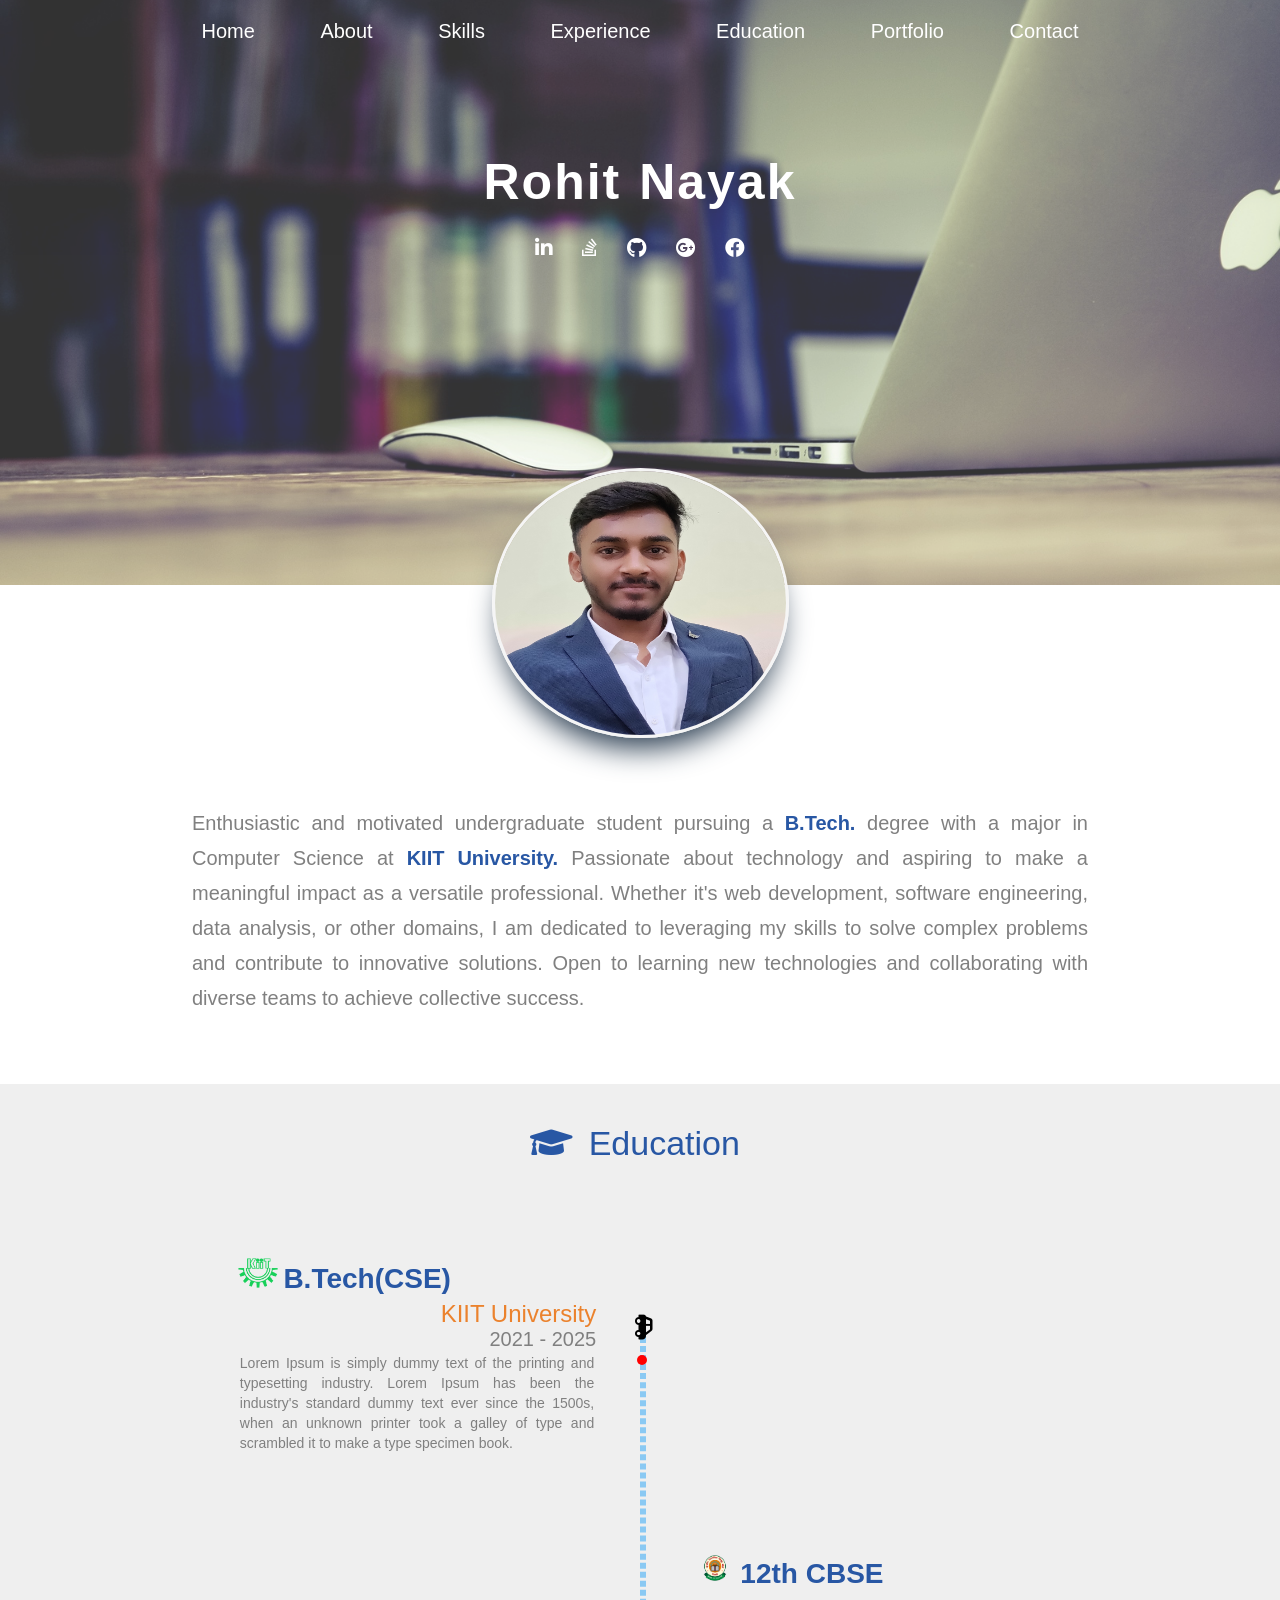
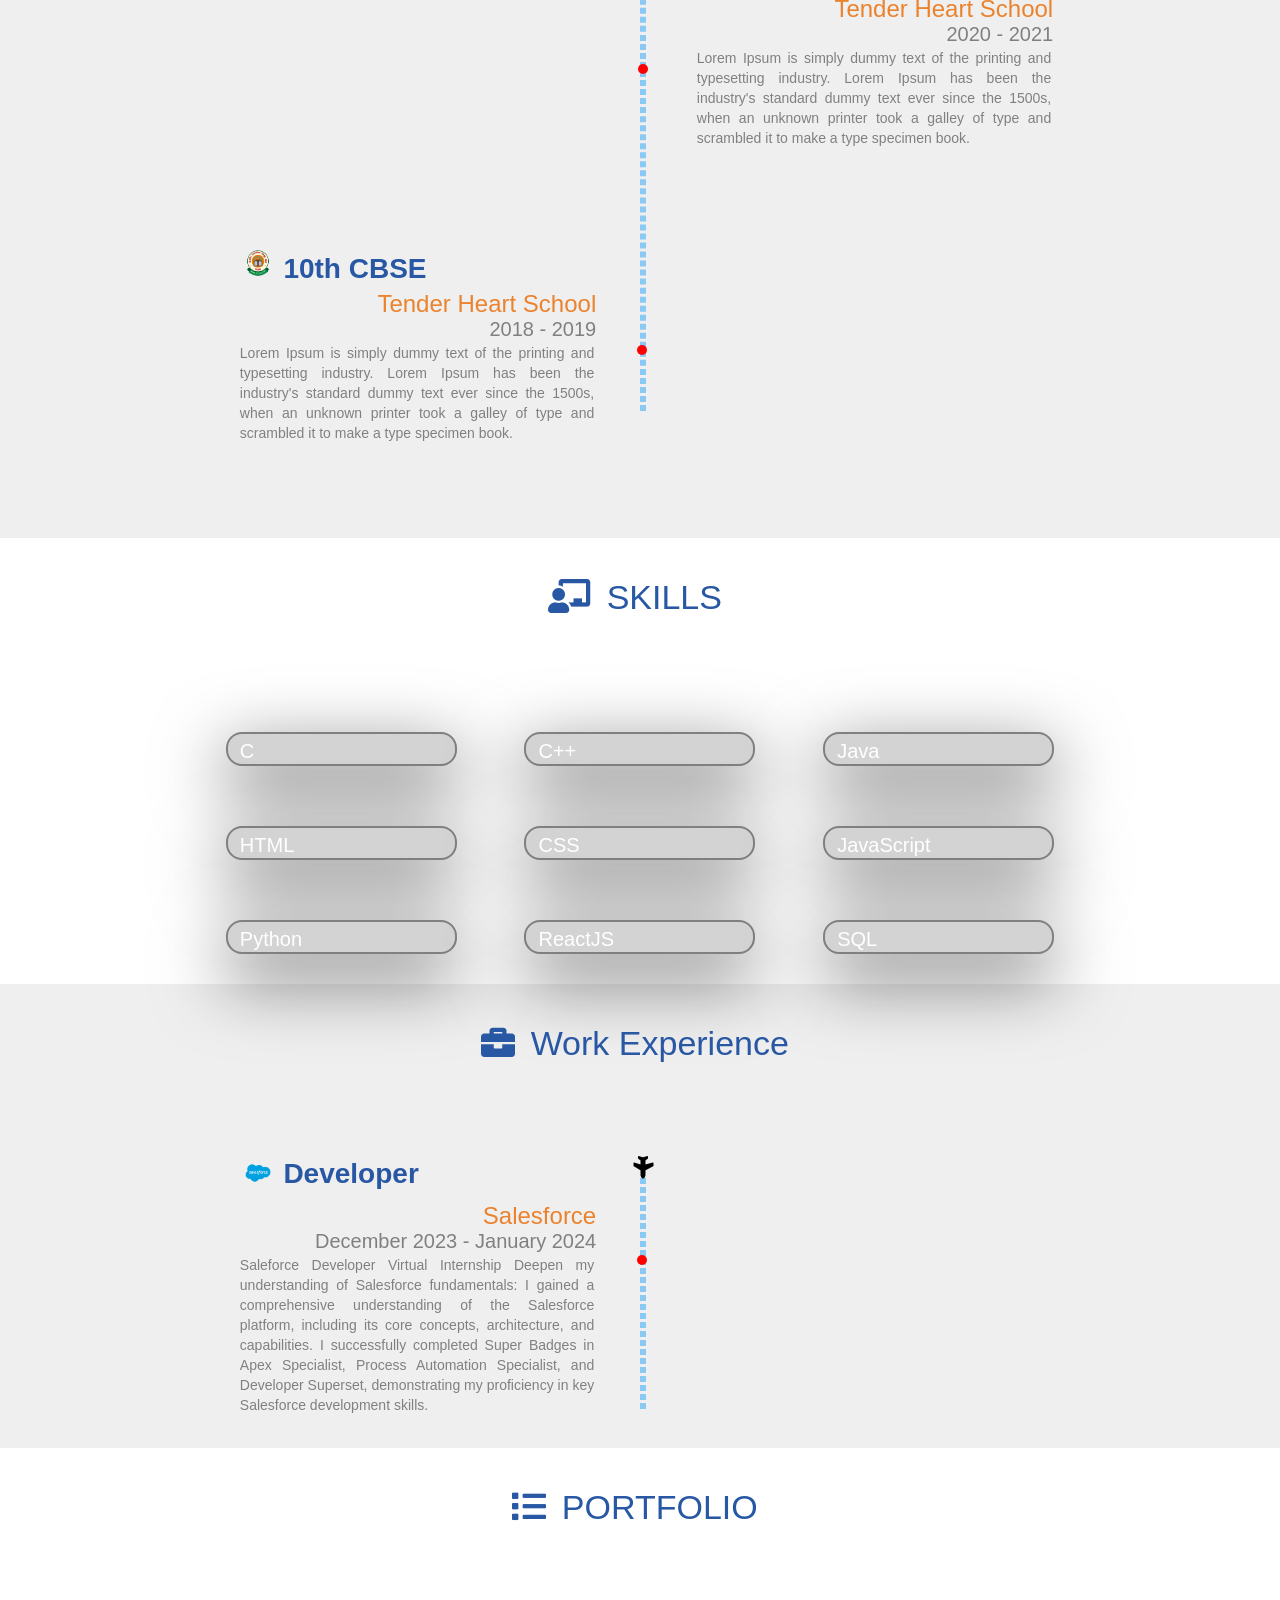
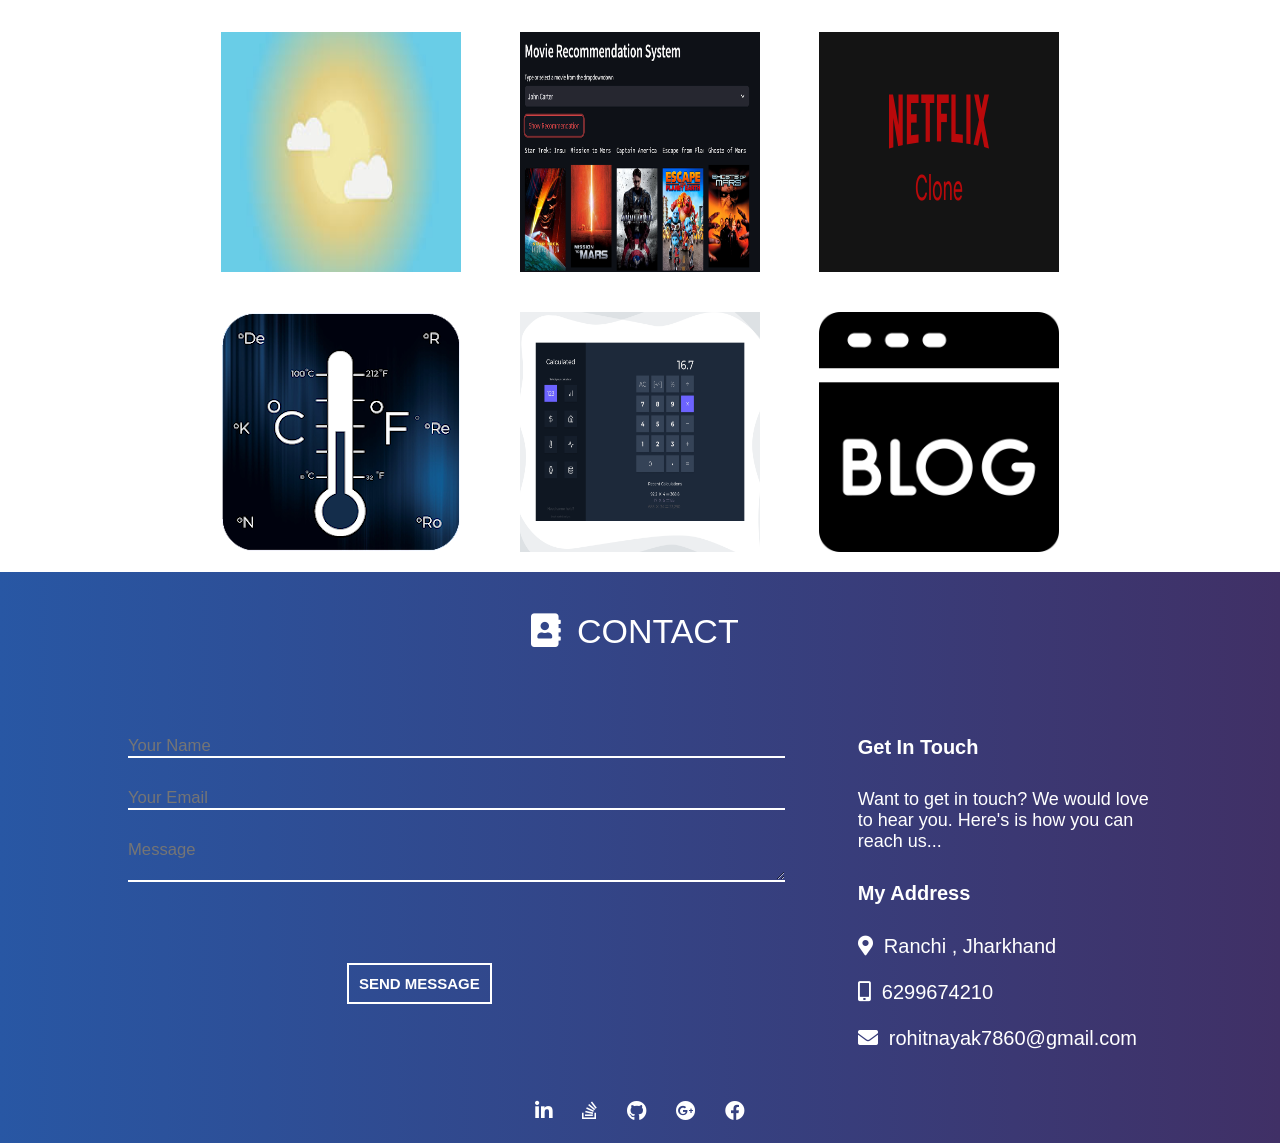
==== index.html @ 3f9b6a3c "Upload" ====
<!DOCTYPE html>
<html lang="en">

<head>
    <meta charset="UTF-8">
    <meta http-equiv="X-UA-Compatible" content="IE=edge">
    <meta name="viewport" content="width=device-width, initial-scale=1.0">
    <title>Rohit Nayak</title>
    <link rel="stylesheet" href="style.css">
    <link rel="stylesheet" href="https://use.fontawesome.com/releases/v5.5.0/css/all.css"
        integrity="sha384-B4dIYHKNBt8Bc12p+WXckhzcICo0wtJAoU8YZTY5qE0Id1GSseTk6S+L3BlXeVIU" crossorigin="anonymous">

    <link rel="shortcut icon" href="image/KIIT-logo-HD.png" type="image/x-icon">
</head>

<body>

    <header id="body-header">
        <nav>
            <div class="dropdown-menu text-right">
                <div class="bars">
                    <i class="fas fa-bars"></i>
                </div>
                <div class="dropdown-list nav-menu">    <!--if something goes WRONG I HAVE ADDED NAV-MENU CLASS REMOVE IT!!-->
                    <ul class="no-list-style">
                        <li><a href="#home">Home</a></li>
                        <li><a href="#about">About</a></li>
                        <li><a href="#skills">Skills</a></li>
                        <li><a href="#experience">Experience</a></li>
                        <li><a href="#education">Education</a></li>
                        <li><a href="#portfolio">Portfolio</a></li>
                        <li><a href="#contact">Contact</a></li>
                    </ul>
                </div>
            </div>

            <ul class=" text-center horizontal-nav nav-menu" id="section-name">
                <li><a href="#home">Home</a></li>
                <li><a href="#about">About</a></li>
                <li><a href="#skills">Skills</a></li>
                <li><a href="#experience">Experience</a></li>
                <li><a href="#education">Education</a></li>
                <li><a href="#portfolio">Portfolio</a></li>
                <li><a href="#contact">Contact</a></li>
            </ul>
        </nav>
        <div id="name-social-container">
            <div id="Name">
                Rohit Nayak
            </div>
            <div class="header-nav">
                <nav id="social-link">
                    <ul class=" text-center">
                        <li><a href="https://www.linkedin.com/in/rohit-nayak-rn"><i
                                    class="fab fa-linkedin-in"></i></i></a>
                        </li>
                        <li><a href=""><i class='fab fa-stack-overflow'></i></a></li>
                        <li><a href="https://github.com/rohit8289"><i class='fab fa-github'></i></a></li>
                        <li><a href=""><i class='fab fa-google-plus'></i></a></li>
                        <li><a href=""><i class='fab fa-facebook'></i></a></li>
                </nav>
            </div>
        </div>
    </header>

    <main>

        <section id="about">
            <div class="about-me">
                <img id="My-Image" src="image/new.jpg" alt="No img">
            </div>
            <div id="my-desc">
                <!-- Lorem Ipsum is simply dummy text of the printing and <span class="text-highlight">typesetting
                    industry</span>. Lorem Ipsum has been the industry's standard <span class="text-highlight">dummy
                    text ever</span> since the 1500s, when an unknown printer took a galley of type and scrambled it to
                make a type specimen book. It has survived not only five centuries, but also the leap into electronic
                typesetting, remaining essentially unchanged. It was popularised in the 1960s <span
                    class="text-highlight">with the release of Letraset</span> sheets containing Lorem Ipsum. -->

                    Enthusiastic and motivated undergraduate student pursuing a <span class="text-highlight">B.Tech.</span> degree with a major in Computer Science at <span class="text-highlight">KIIT University.</span> Passionate about technology and aspiring to make a meaningful impact as a versatile professional.
                    Whether it's web development, software engineering, data analysis, or other domains, I am dedicated to leveraging my skills to solve complex problems and contribute to innovative solutions. Open to learning new technologies and
                    collaborating with diverse teams to achieve collective success.
            </div>
        </section>

        <section id="education">
            <h1 class="section-heading mb75px ">
                <span>
                    <i class="fas fa-graduation-cap"></i>
                </span>
                <span> Education </span>
            </h1>
            <div class="timeline">
                <div class="timeline-boxes">
                    <!-- <div style="display: flex; flex-direction: row; flex-basis: 80%;"> -->
                    <div class="timeline-logo">
                        <img src="image/KIIT-logo-HD.png">
                    </div>
                    <h3 class="experience-designation text-align-right" id="logooos"> B.Tech(CSE) </h3>
                    <!-- </div> -->
                    <h4 class="experience-company-name text-align-right"> KIIT University </h4>
                    <h5 class="experience-duration m0 text-align-right"> 2021 - 2025 </h5>

                    <p class="experience-description text-align-justify"> Lorem Ipsum is simply dummy text of the
                        printing
                        and typesetting industry. Lorem Ipsum has been the industry's standard dummy text ever since the
                        1500s, when an unknown printer took a galley of type and scrambled it to make a type specimen
                        book.
                    </p>
                </div>
                <div class="timeline-boxes">
                    <div class="timeline-logo">
                        <img
                            src="image/CBSE.png">
                    </div>
                    <h3 class="experience-designation  m0 m-blue text-align-right"> 12th CBSE </h3>
                    <h4 class="experience-company-name text-align-right"> Tender Heart School </h4>
                    <h5 class="experience-duration m0 text-align-right"> 2020 - 2021 </h5>

                    <p class="experience-description text-align-justify"> Lorem Ipsum is simply dummy text of the
                        printing
                        and typesetting industry. Lorem Ipsum has been the industry's standard dummy text ever since the
                        1500s, when an unknown printer took a galley of type and scrambled it to make a type specimen
                        book.
                    </p>
                </div>
                <div class="timeline-boxes">
                    <div class="timeline-logo">
                        <img
                            src="image/CBSE.png">
                    </div>
                    <h3 class="experience-designation text-align-right"> 10th CBSE </h3>
                    <h4 class="experience-company-name text-align-right"> Tender Heart School </h4>
                    <h5 class="experience-duration m0 text-align-right"> 2018 - 2019 </h5>

                    <p class="experience-description text-align-justify"> Lorem Ipsum is simply dummy text of the
                        printing
                        and typesetting industry. Lorem Ipsum has been the industry's standard dummy text ever since the
                        1500s, when an unknown printer took a galley of type and scrambled it to make a type specimen
                        book.
                    </p>
                </div>
                <div class="timeline-divider">
                    <div class="timeline-traveller">
                        <i class="fas fa-car-side"></i>
                    </div>
                </div>
            </div>
        </section>

        <section id="skills">
            <h1 class="section-heading mb75px ">
                <span>
                    <i class="fas fa-chalkboard-teacher"></i>
                </span>
                <span> SKILLS </span>
            </h1>

            <div class="skills-display">

                <div class="skill-progress">
                    <div class="eighty-five-percent mb-blue" data-value="85" data-visited="false">
                        <div class="skill-name">
                            <span> C </span>
                        </div>
                    </div>

                </div>
                <div class="skill-progress">
                    <div class="ninety-percent mb-blue" data-value="90" data-visited="false">
                        <div class="skill-name">
                            <span> C++ </span>
                        </div>
                    </div>

                </div>
                <div class="skill-progress">
                    <div class="eighty-five-percent mb-blue" data-value="85" data-visited="false">
                        <div class="skill-name">
                            <span> Java </span>
                        </div>
                    </div>

                </div>
                <div class="skill-progress">
                    <div class="eighty-five-percent mb-blue" data-value="85" data-visited="false">
                        <div class="skill-name">
                            <span> HTML </span>
                        </div>
                    </div>

                </div>
                <div class="skill-progress">
                    <div class="seventy-percent mb-blue" data-value="70" data-visited="false">
                        <div class="skill-name">
                            <span> CSS </span>
                        </div>
                    </div>

                </div>
                <div class="skill-progress">
                    <div class="sixty-percent mb-blue" data-value="60" data-visited="false">
                        <div class="skill-name">
                            <span> JavaScript </span>
                        </div>
                    </div>

                </div>
                <div class="skill-progress">
                    <div class="sixty-percent mb-blue" data-value="60" data-visited="false">
                        <div class="skill-name">
                            <span> Python </span>
                        </div>
                    </div>

                </div>

                <div class="skill-progress">
                    <div class="fifty-percent mb-blue" data-value="50" data-visited="false">
                        <div class="skill-name">
                            <span> ReactJS </span>
                        </div>
                    </div>
                </div>
                <div class="skill-progress">
                    <div class="sixty-five-percent mb-blue" data-value="65" data-visited="false">
                        <div class="skill-name">
                            <span> SQL </span>
                        </div>
                    </div>
                </div>
            </div>
        </section>

        <section id="experience">
            <h1 class="section-heading mb75px ">
                <span>
                    <i class="fas fa-briefcase"></i>
                </span>
                <span> Work Experience </span>
            </h1>
            <div class="timeline">
                <div class="timeline-boxes">
                    <div class="timeline-logo">
                        <img
                            src="image/salesforce-logo.png">
                    </div>
                    <h3 class="experience-designation  m0 m-blue text-align-right"> Developer </h3>
                    <h4 class="experience-company-name text-align-right"> Salesforce </h4>
                    <h5 class="experience-duration m0 text-align-right"> December 2023 - January 2024 </h5>

                    <p class="experience-description text-align-justify">  Saleforce Developer Virtual Internship
                        Deepen my understanding of Salesforce fundamentals: I gained a comprehensive understanding of the 
                       Salesforce platform, including its core concepts, architecture, and capabilities.
                        I successfully completed Super Badges in Apex Specialist, Process Automation Specialist, and 
                       Developer Superset, demonstrating my proficiency in key Salesforce development skills. </p>
                </div>
                
                <div class="timeline-divider">
                    <div class="timeline-traveller">
                        <i class="fas fa-plane"></i>
                    </div>
                </div>
            </div>
        </section>

        <!-- <section id="education">
            <h1 class="section-heading mb75px ">
                <span>
                    <i class="fas fa-graduation-cap"></i>
                </span>
                <span> Education </span>
            </h1>
            <div class="timeline">
                <div class="timeline-boxes">
                    <div style="display: flex; flex-direction: row; flex-basis: 80%;"> -->
                    <!-- <div class="timeline-logo">
                        <img src="image/KIIT-logo-HD.png">
                    </div>
                    <h3 class="experience-designation text-align-right" id="logooos"> B.Tech(CSE) </h3>
                    </div> 
                    <h4 class="experience-company-name text-align-right"> KIIT University </h4>
                    <h5 class="experience-duration m0 text-align-right"> 2021 - 2025 </h5>

                    <p class="experience-description text-align-justify"> Lorem Ipsum is simply dummy text of the
                        printing
                        and typesetting industry. Lorem Ipsum has been the industry's standard dummy text ever since the
                        1500s, when an unknown printer took a galley of type and scrambled it to make a type specimen
                        book.
                    </p>
                </div>
                <div class="timeline-boxes">
                    <div class="timeline-logo">
                        <img
                            src="https://ninjasfiles.s3.amazonaws.com/asset_0000000000000032_1550746413_iiitd_logo.png">
                    </div>
                    <h3 class="experience-designation  m0 m-blue text-align-right"> 12th CBSE </h3>
                    <h4 class="experience-company-name text-align-right"> Tender Heart School </h4>
                    <h5 class="experience-duration m0 text-align-right"> 2020 - 2021 </h5>

                    <p class="experience-description text-align-justify"> Lorem Ipsum is simply dummy text of the
                        printing
                        and typesetting industry. Lorem Ipsum has been the industry's standard dummy text ever since the
                        1500s, when an unknown printer took a galley of type and scrambled it to make a type specimen
                        book.
                    </p>
                </div>
                <div class="timeline-boxes">
                    <div class="timeline-logo">
                        <img
                            src="https://ninjasfiles.s3.amazonaws.com/asset_0000000000000032_1550746413_iiitd_logo.png">
                    </div>
                    <h3 class="experience-designation text-align-right"> 10th CBSE </h3>
                    <h4 class="experience-company-name text-align-right"> Tender Heart School </h4>
                    <h5 class="experience-duration m0 text-align-right"> 2018 - 2019 </h5>

                    <p class="experience-description text-align-justify"> Lorem Ipsum is simply dummy text of the
                        printing
                        and typesetting industry. Lorem Ipsum has been the industry's standard dummy text ever since the
                        1500s, when an unknown printer took a galley of type and scrambled it to make a type specimen
                        book.
                    </p>
                </div>
                <div class="timeline-divider">
                    <div class="timeline-traveller">
                        <i class="fas fa-car-side"></i>
                    </div>
                </div>
            </div>
        </section> -->

        <section id="portfolio">
            <h1 class="section-heading mb75px ">
                <span>
                    <i class='fas fa-list'></i>
                </span>
                <span> PORTFOLIO </span>
            </h1>
            <div class="portfolio-section">
                <div class="portfolio-cards" id="card-1">
                    <img src="image/Weather.jpeg" alt="">
                    <div class="overlay">
                        <div class="text"><a href=" "><b>Weather App</b><br> Developed a live dynamic Weather app using ReactJS.</a></div>
                    </div>
                </div>
                <div class="portfolio-cards" id="card-2">
                    <!-- <img src="image/codezen.png" alt=""> -->
                    <img src="image/MRS.png" alt="">
                    <div class="overlay">
                        <div class="text"><a href=" "><b>Movie Recommendation System</b><br>Successfully replicated the intricate design and layout of the Netflix homepage, ensuring a visually identical user interface.</a></div>
                    </div>
                </div>
                <div class="portfolio-cards" id="card-3">
                    <!-- <img src="image/codezen.png" alt=""> -->
                    <img src="image/Netflix Clone.png" alt="">
                    <div class="overlay">
                        <div class="text"><a href=" "><b>Netflix Homepage Clone</b><br>Successfully replicated the intricate design and layout of the Netflix homepage, ensuring a visually identical user interface.</a></div>
                    </div>
                </div>
                <div class="portfolio-cards" id="card-4">
                    <img src="image/Temp pic.webp" alt="">
                    <div class="overlay">
                        <div class="text"><a href=" "><b>Temperature Convertor</b><br> Developed a temperature converter with support for multiple units, allowing users to seamlessly convert between temperatures.</a></div>
                    </div>
                </div>
                <div class="portfolio-cards" id="card-5">
                    <img src="image/Calculator.png" alt="">
                    <div class="overlay">
                        <div class="text"><a href=" "><b>Calculator</b><br> Developed a basic using HTML, CSS and JavaScript having basic mathematical functions.</a></div>
                    </div>
                </div>
                <div class="portfolio-cards" id="card-6">
                    <img src="image/blog.png" alt="">
                    <div class="overlay">
                        <div class="text"><a href=" "><b>Blog Page</b><br> Developed a basic using HTML, CSS and JavaScript having basic page layout of a blog website.</a></div>
                    </div>
                </div>
        </section>

        <!-- Using Table tag -->

        <!-- <section id="contact">
            <h1 class="section-heading mb75px ">
                <span id>
                    <i class='fas fa-address-book'></i>
                </span>
                <span> CONTACT </span>
            </h1>
            <div class="contact">
                <table>
                    <tr>
                        <td rowspan="2">
                            <form action="">
                                <input type="text" placeholder="Your Name">
                                <input type="text" placeholder="Your Email">
                                <textarea name="Message" id="" cols="30" rows="2" placeholder="Message"></textarea>
                                <button>SEND MESSAGE</button>
                            </form>
                        </td>
                        <td>
                            <div class="contact-details">
                                <h1>Get In Touch</h1>
                                Lorem ipsum, dolor sit amet consectetur adipisicing elit. Ipsam architecto eveniet
                                ratione,
                                quisquam quis rem in, similique, iste illum illo culpa cumque vero nobis! Tempora fuga
                                iure
                                quod fugit? Labore.
                            </div>
                        </td>
                    </tr>
                    <tr>
                        <td>
                            <div class="contact-details">
                                <h1>My Address</h1>
                                <i class="fas fa-map-marker-alt"></i> &nbsp;Ranchi , Jharkhand<br><br>
                                <i class="fas fa-mobile-alt"></i>&nbsp; 6299674210<br><br>
                                <i class="fas fa-envelope"></i>
                                &nbsp;rohitnayak7860@gmail.com
                            </div>
                        </td>
                    </tr>
                </table> -->

        <section id="contact">
            <h1 class="section-heading mb75px">
                <span>
                    <i class="fas fa-address-book"></i>
                </span>
                <span> CONTACT </span>
            </h1>
            <div class="contact">
                <div id="contact-form-container">
                    <form id="contact-form">
                        <input id="input-name" name="name" type="text" placeholder="Your Name">
                        <input id="input-email" name="input-email" type="text" required placeholder="Your Email">
                        <textarea id="input-message" name="input-message" rows="2" cols=40
                            placeholder="Message"></textarea>
                        <button class="sub-btn" type="submit">SEND MESSAGE</button>
                    </form>
                </div>
                <div class="contact-details">
                    <h1>Get In Touch</h1>
                    <p>Want to get in touch? We would love to hear you. Here's is how you can reach us...</p>
                    <h1>My Address</h1>
                    <i class="fas fa-map-marker-alt"></i> &nbsp;Ranchi , Jharkhand<br><br>
                    <i class="fas fa-mobile-alt"></i>&nbsp; 6299674210<br><br>
                    <i class="fas fa-envelope"></i>
                    &nbsp;rohitnayak7860@gmail.com
                </div>
            </div>
            <div class="header-nav">
                <nav id="social-link">
                    <ul class=" text-center">
                        <li><a href="https://www.linkedin.com/in/rohit-nayak-rn"><i class="fab fa-linkedin-in"></i></a>
                        </li>
                        <li><a href=""><i class='fab fa-stack-overflow'></i></a></li>
                        <li><a href="https://github.com/rohit8289"><i class='fab fa-github'></i></a></li>
                        <li><a href=""><i class='fab fa-google-plus'></i></a></li>
                        <li><a href=""><i class='fab fa-facebook'></i></a></li>
                </nav>
            </div>
        </section>
    </main>

    <script src="script.js"></script>
</body>
</html>
---- style.css ----
* {
    margin: 0;
    padding: 0;
    font-family: sans-serif;
    font-size: 20px;
}

body::-webkit-scrollbar{
    display: none;
  }

#body-header {
    background-image: url(image/macbook_mouse.jpg);
    height: 65vh;
    background-size: cover;
    background-position: center;
    background-attachment: fixed;
    opacity: 0.8;
}

.text-center {
    text-align: center;
}

.header-nav li {
    display: inline-block;
    list-style: none;
}

.header-nav a {
    text-decoration: none;
    color: white;
}

#section-name li {
    margin: 1rem 1.5rem;
    font-weight: 100;
    font-size: 0.8rem;
    display: inline-block;
}

#section-name li a:hover {
    text-decoration: none;
    color: lightgrey;
    border-bottom: 2px solid grey;
    transition: color 0.5s;
}

/* For horizontal bar displayed when screen size is reduced */

.bars{
    display: inline-block;
    color: white;
    margin-right: 5%;
    display: none;
}

.bars i {
    font-size: 1.3rem;
}

.horizontal-nav li{
    display: inline-block;
}

.horizontal-nav li a{
    text-decoration: none;
    color: white;
}

.text-right{
    text-align: right;
}

.dropdown-list{
    margin: 0;
    display: none;
    background-color: #828470;
    box-shadow: 0px 4px 8px 1px #535547;
}

.dropdown-list ul{
    margin: 0.2rem 0.2rem;
    text-align: left;
    padding: 0px 0.8rem;
}

.dropdown-menu:hover .dropdown-list{
    display: block;
    position: absolute;
    right: 3%;
}

.dropdown-list li{
    display: block;
    margin: 0.4rem 0px;
}

.no-list-style{
    list-style: none;
}

.no-list-style li {
    font-weight: 100;
    font-size: 0.9rem;
}

.no-list-style li a{
    list-style: none;
    color: white;
    text-decoration: none;
}

/* For social links */

#social-link li {
    margin: 1rem 0.6rem;
}

#social-link li a:hover {
    text-decoration: none;
    color: lightgrey;
    border: 2px solid grey;
    padding: 10px;
    border-radius: 50%;
    transition: color 0.5s;
    box-shadow: 0px 0px 6px 4px rgba(230, 196, 196, 0.3);
}

/* For name and social container */

#name-social-container {
    margin-top: 10vh;
}

#Name {
    color: white;
    font-size: 2.5rem;
    text-align: center;
    /* margin-top: 5rem; */
    margin-bottom: 0.3rem;
    font-weight: 700;
    word-spacing: 0.1rem;
    letter-spacing: 0.1rem;
}

/* For different sections in resume */

section {
    width: 100%;
    display: flex;
    flex-direction: column;
    align-items: center;
}

section:nth-child(2n) {
    background-color: #9e9b9b29;
}

section:nth-child(2n + 1) {
    background-color: white;
}

/* For heading */

.section-heading {
    width: auto;
    padding: 20px 10px 10px;
    margin: 10px auto;
    font-weight: 400;
}

.section-heading span {
    font-size: 1.7rem;
    color: #2857a4;
    display: inline-block;
    padding-top: 10px;
    margin-right: 0.5rem;
}

.section-heading i {
    font-size: 100%;
}

/* For image */

#My-Image {
    box-sizing: border-box;
    border-radius: 50%;
    height: 100%;
    width: 100%;
    border: 3px solid whitesmoke;
    box-shadow: rgb(38, 57, 77) 0px 20px 30px -10px;
}

/* For about-desc */

#about {
    position: relative;
    height: auto;
    width: 100%;
}

.about-me {
    height: 30vh;
    width: 33vh;
    margin: auto;
    margin-top: -13vh;
}

#my-desc {
    padding: 68px;
    width: 70%;
    height: 100%;
    margin: auto;
    font-family: Arial, Helvetica, sans-serif;
    text-align: justify;
    color: grey;
    line-height: 35px;
    font-weight: 100;
    font-size: 1rem;
}



/* For skills section */

.skills-display {
    width: 70%;
    height: auto;
    display: flex;
    flex-wrap: wrap;
    justify-content: space-around;
}

.skill-progress {
    border: 2px solid grey;
    width: 7rem;
    height: 1.5rem;
    background-color: lightgrey;
    border-radius: 0.8rem;
    flex-basis: 25.3333%;
    /* To decide how many elements in one line divide accordingly */
    margin: 30px;
    box-shadow: rgba(0, 0, 0, 0.56) 0px 22px 70px 4px;
}

.skill-progress>div {
    border-radius: 22px 0px 0px 22px;
}

.skill-name span {
    color: white;
    font-size: 1rem;
    margin-left: 12px;
    display: block;
    padding-top: 6px;
}

/* For portfolio section */

.portfolio-section {
    width: 70%;
    height: auto;
    display: flex;
    flex-wrap: wrap;
    flex-direction: row;
    justify-content: space-around;
}

.portfolio-cards {
    width: 12rem;
    height: 12rem;
    margin: 1rem;
    position: relative;
}

.portfolio-cards img {
    height: 12rem;
    width: 12rem;
}

/* For displaying text when hovered */

.overlay {
    position: absolute;
    top: 0;
    bottom: 0;
    left: 0;
    right: 0;
    height: 100%;
    width: 100%;
    opacity: 0;
    transition: .2s ease-out, border-radius -5ms;
    background-color: rgba(0, 0, 0, 0.6);
}

.portfolio-cards:hover .overlay {
    opacity: 1;
    border: 5px solid rgb(101, 101, 234);
    border-radius: 30px;
    box-shadow: rgb(38, 57, 77) 0px 20px 30px -10px;
}

.text {
    box-sizing: border-box;
    color: white;
    /* font-size: 21px; */
    position: absolute;
    width: 100%;
    height: 70%;
    overflow-wrap: break-word;
    /*to wrap the word*/
    text-align: center;
    top: 25%;
}

.text a {
    text-decoration: none;
    color: white;
    font-size: 16px;
}

/* Contact section */

#contact {
    background-image: linear-gradient(to right, #2857a4, #403066);
    color: white;
}

.contact {
    display: flex;
    width: 80%;
    height: auto;
}

#contact span {
    color: white;
}

#contact-form-container {
    width: 160%;
}

.contact input,
textarea {
    display: block;
    border: none;
    border-bottom: 2px solid white;
    background-color: inherit;
    width: 90%;
    margin-bottom: 30px;
    font-size: smaller;
    overflow: scroll;
    overflow-y: hidden;
    overflow-x: hidden;
}

.contact button {
    background-color: inherit;
    color: white;
    border: 2px solid white;
    font-size: 15px;
    margin-left: 30%;
    margin-top: 7%;
    padding: 10px;
    font-weight: bold;
}

.contact button:hover {
    background: white;
    color: #13386fe0;
}

/* td {
    width: 50%;
} */

.contact-details,h1 {
    margin-bottom: 30px;
}

.contact-details {
    font-size: 1rem;
}

.contact-details p{
    margin-bottom: 30px;
    font-size: 0.9rem;
}

/* TIMELINE SECTION */

.timeline {
    position: relative;
    width: 70%;
    /* border: 2px solid black; */
}

.timeline-boxes {
    position: relative;
    width: 40%;
    height: 280px;
    min-height: 150px;
    /* border: 2px solid red; */
    left: 4%;
    margin: 5px;
    padding: 5px;
    /* overflow: hidden; */
}

.timeline-boxes:nth-child(2n) {
    left: 55%;
}

.timeline-boxes:nth-child(2n+1)::after {
    content: '';
    position: absolute;
    top: 35%;
    right: -12.5%;
    border-radius: 50%;
    width: 0.5rem;
    height: 0.5rem;
    background-color: red;
    z-index: 1;

}

.timeline-boxes:nth-child(2n)::after {
    content: '';
    position: absolute;
    top: 40%;
    left: -14%;
    border-radius: 50%;
    width: 0.5rem;
    height: 0.5rem;
    background-color: red;
    z-index: 1;
}

.timeline-logo {
    position: relative;
    display: inline-block;
    width: 40px;
    height: 12%;
    /* align-items: end;
    text-align: end; */
    /* overflow: hidden; */
    /* overflow: scroll; */
}


.timeline-logo>img {
    width: 100%;
    display: inline-block;

}

/* #logooos::before{
    /* content: url(image/KIIT-logo-HD.png); 
    content: '';
background-image: url(image/KIIT-logo-HD.png);
background-size: contain;
    display: inline-block;
    height: 12%;
    width: 40px;
}*/

/* .timeline-logo>h3{
    /* margin-left:225px; 
    display: inline-block;

} */



.timeline-divider {
    position: absolute;
    height: 75%;
    width: 0;
    border: 3px dashed #0096fa6b;
    top: 10%;
    left: 50%;
}

.timeline-traveller {
    position: sticky;
    top: 10%;
    transform: rotate(90deg);
    z-index: 2;
}

.timeline-traveller i {
    margin-top: -35px;
    display: block;
}

/* WORK EXPERIENCE */

.experience-designation {
    font-size: 1.4rem;
    display: inline-block;
    color: #2857a4;
}

.experience-company-name {
    margin: 5px 0 0;
    color: #eb822d;
    font-weight: 400;
    font-size: 1.2rem;
}

.experience-duration {
    color: #9e9b9b;
    font-weight: 100;
    color: grey;
    font-size: 1rem;
}

.experience-description {
    font-size: 14px;
    padding: 2px;
    color: grey;
    line-height: 20px;
    overflow: hidden;
}

/* Commonly used class */

.text-highlight {
    color: #2857a4;
    font-weight: 600;
}

.mb75px {
    margin-bottom: 75px;
}

.text-align-justify {
    text-align: justify;
}

.text-align-right {
    text-align: right;
}

.eighty-five-percent {
    width: 85%;
    height: inherit;
}

.mb-blue {
    background-color: #2857a4;
}

.ninety-percent {
    width: 90%;
    height: inherit;
    background-color: green;
}

.seventy-percent {
    width: 70%;
    height: inherit;
    background-color: red;
}

.sixty-percent {
    width: 60%;
    height: inherit;
    background-color: orange;
}

.sixty-five-percent {
    width: 65%;
    height: inherit;
    background-color: turquoise;
}

.fifty-percent {
    width: 50%;
    height: inherit;
    background-color: rgb(94, 142, 95);
}


/* For responsiveness */

@media only screen and (max-width: 768px) {


    .timeline-boxes {
        width: 90%;
        left: 10% !important;
    }

    .timeline-boxes::after {
        left: -10.1% !important;
    }

    .timeline-divider {
        top: 10%;
        left: 2%;
    }

    #contact-form {
        margin-left: 0%;
    }

    .contact {
        flex-wrap: wrap;
    }

    .contact-details {
        width: 80%;
        margin: 10%;
    }

    #contact-form-container {
        width: 80%;
        margin: 10%;
    }
}

@media only screen and (max-width: 572px) {
    
    .timeline-box {
        width: 100%;
        left: 10% !important;
    }

    .bars {
        display: block;
    }
    
    
    #section-name {
        display: none;
    } 
}
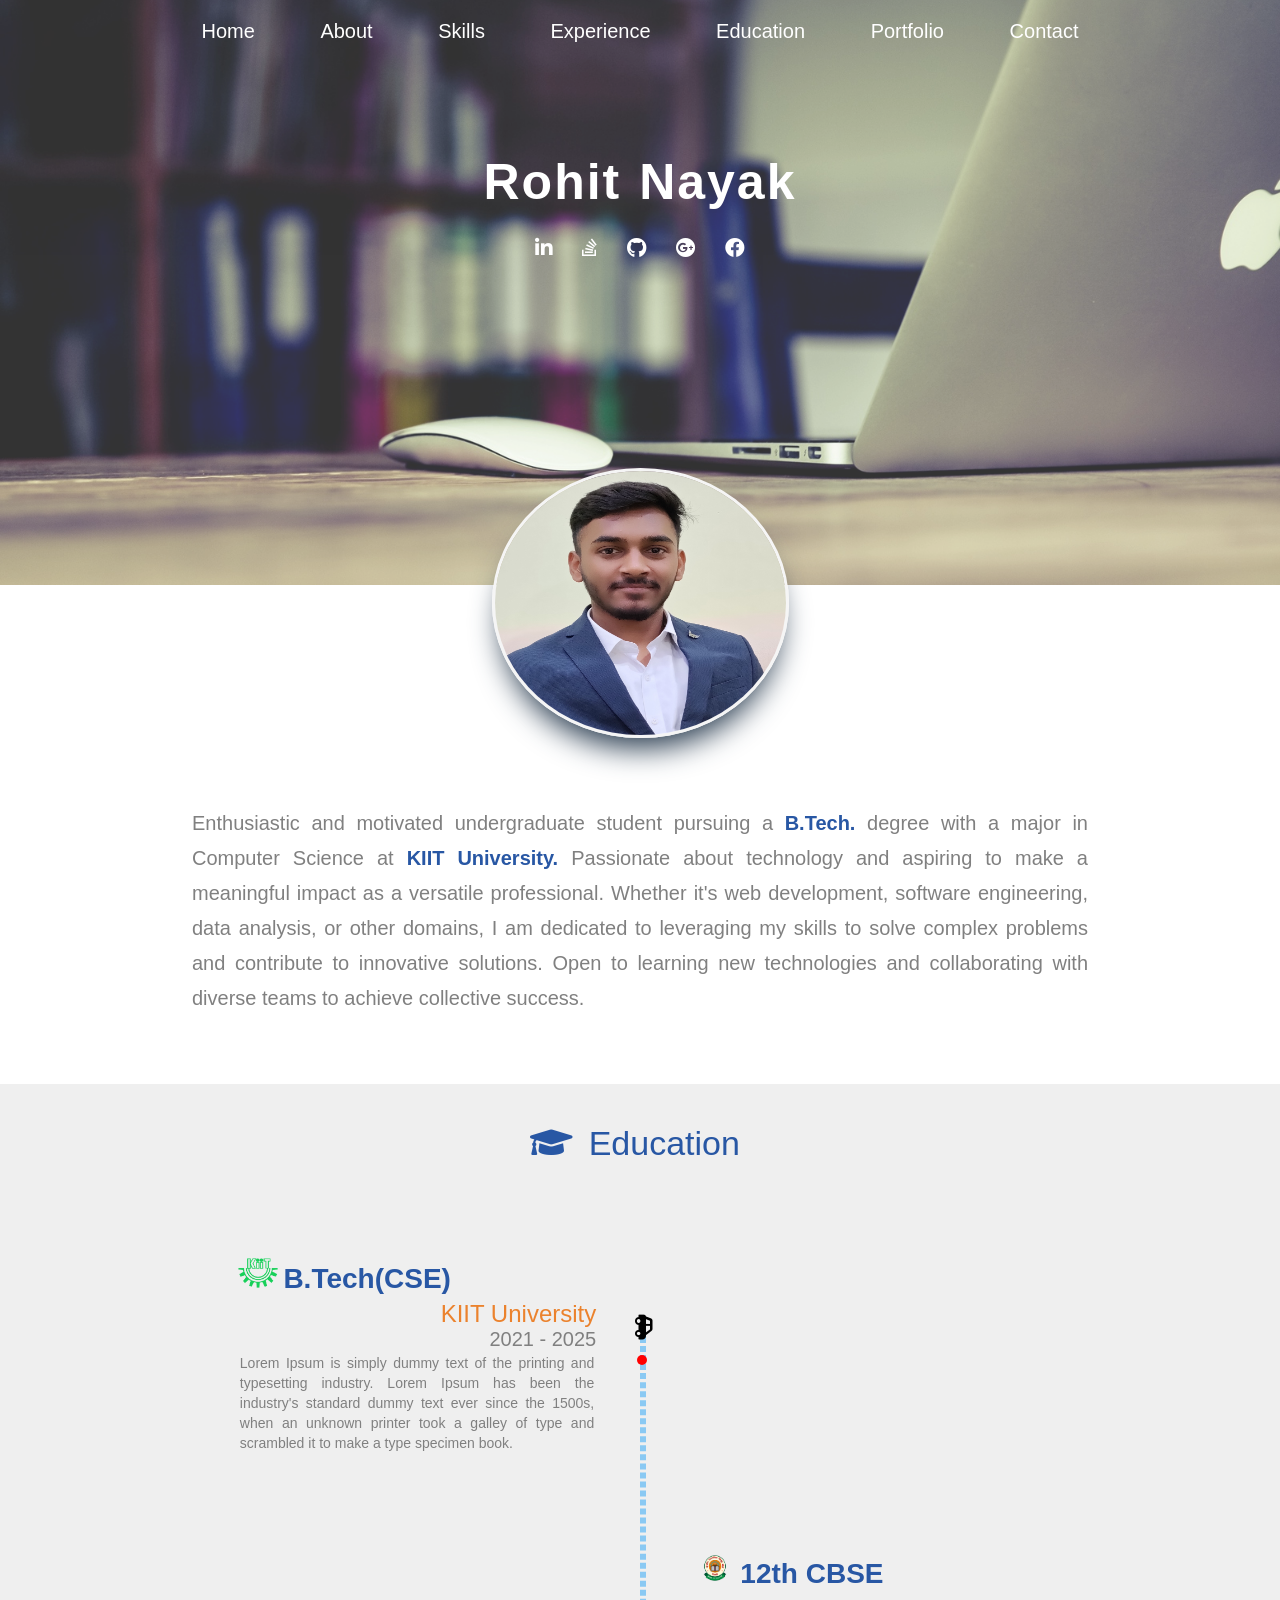
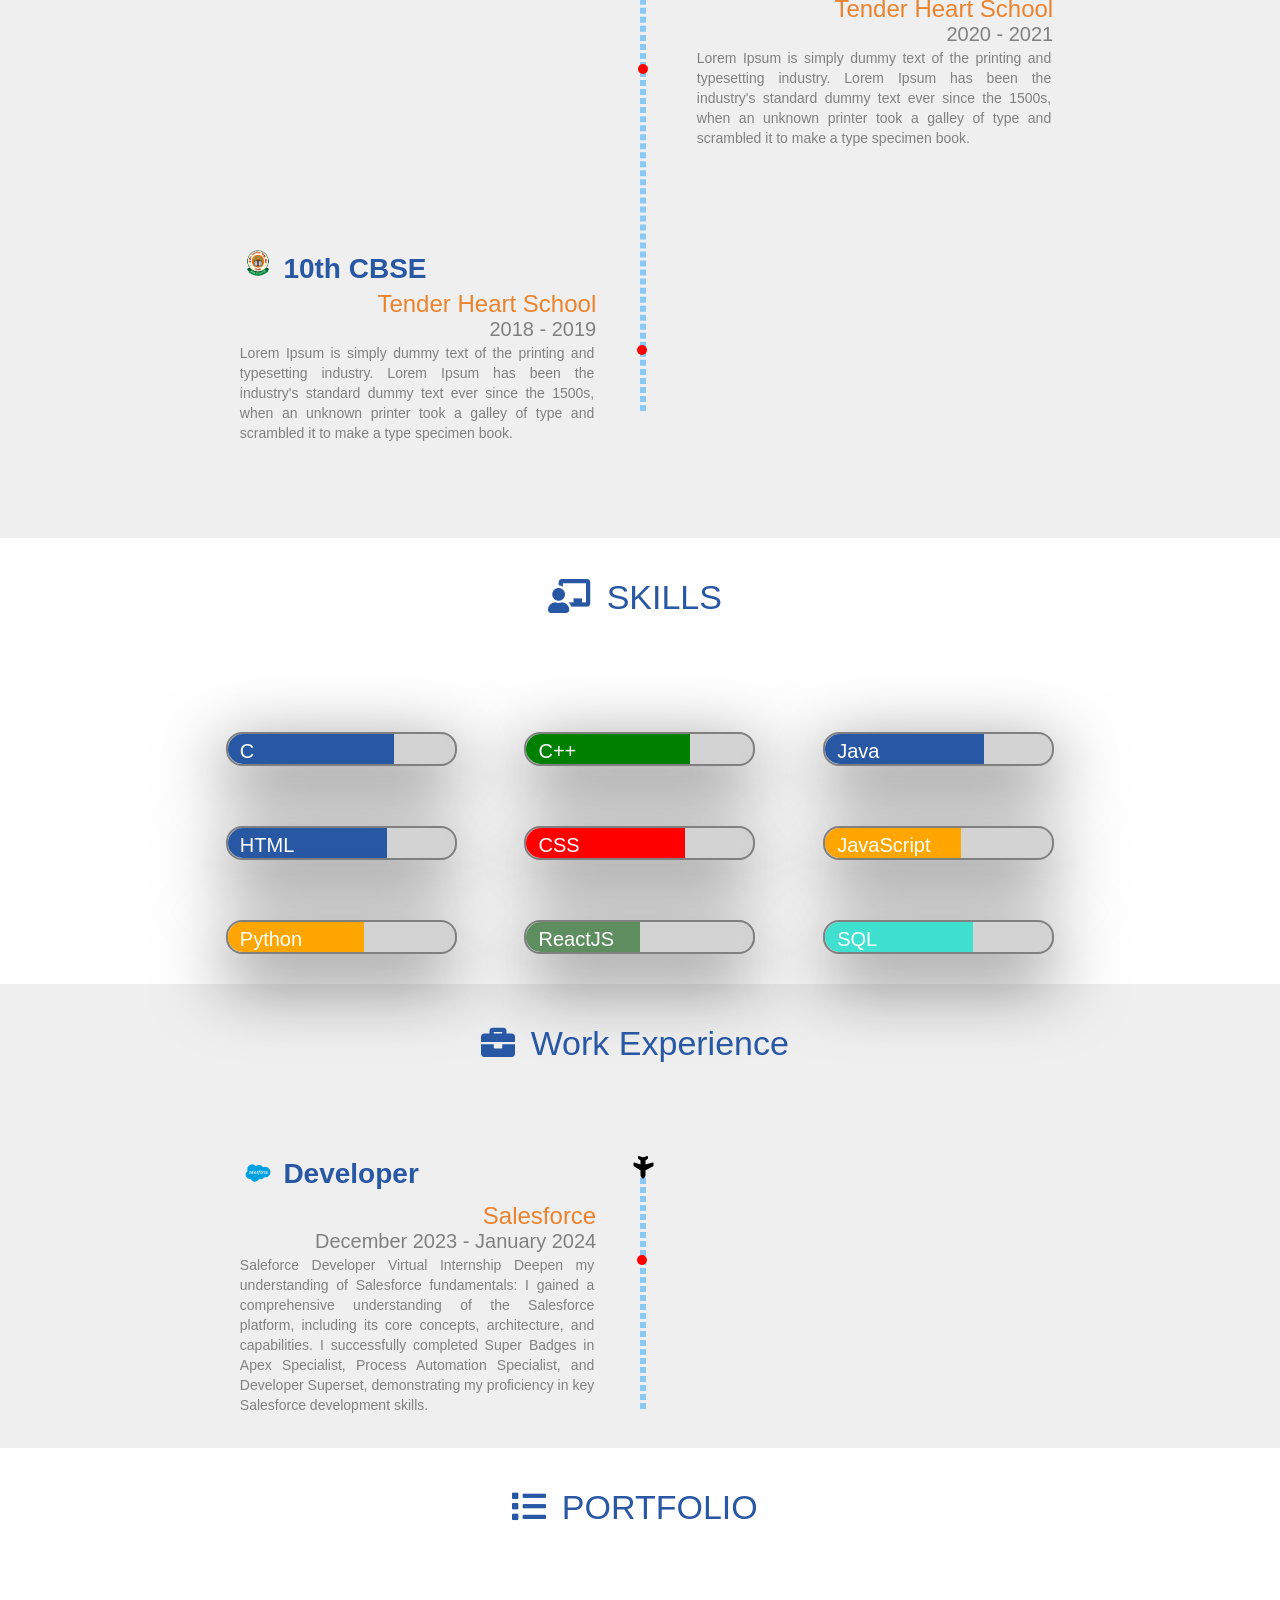
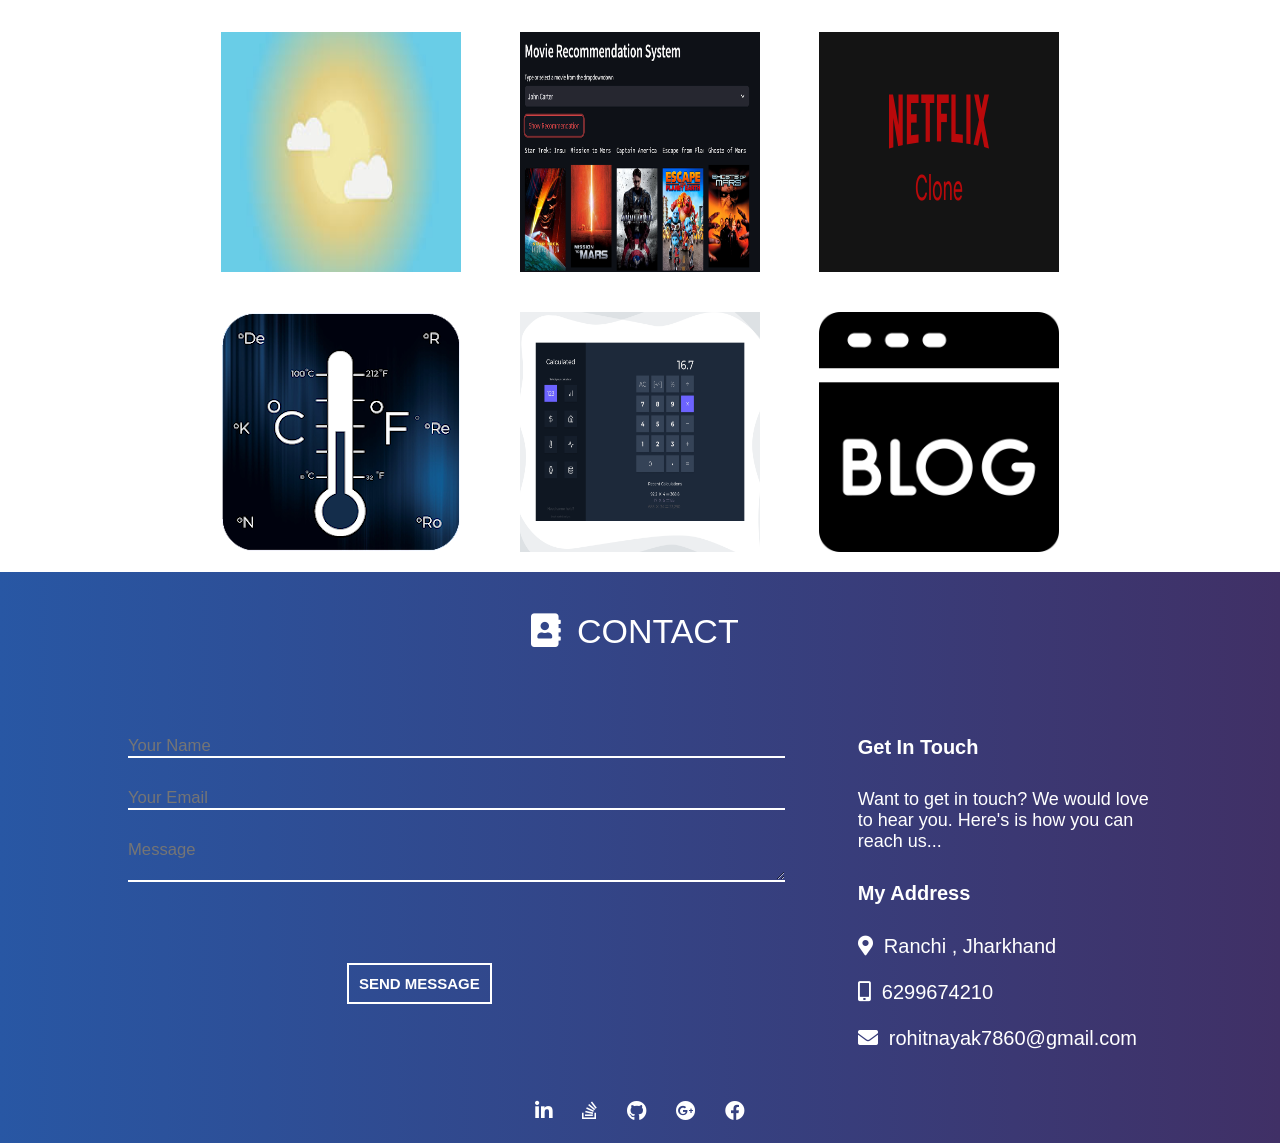
==== commit 44a6762a: "Uploaded" ====
--- a/index.html
+++ b/index.html
@@ -70,12 +70,6 @@
                 <img id="My-Image" src="image/new.jpg" alt="No img">
             </div>
             <div id="my-desc">
-                <!-- Lorem Ipsum is simply dummy text of the printing and <span class="text-highlight">typesetting
-                    industry</span>. Lorem Ipsum has been the industry's standard <span class="text-highlight">dummy
-                    text ever</span> since the 1500s, when an unknown printer took a galley of type and scrambled it to
-                make a type specimen book. It has survived not only five centuries, but also the leap into electronic
-                typesetting, remaining essentially unchanged. It was popularised in the 1960s <span
-                    class="text-highlight">with the release of Letraset</span> sheets containing Lorem Ipsum. -->
 
                     Enthusiastic and motivated undergraduate student pursuing a <span class="text-highlight">B.Tech.</span> degree with a major in Computer Science at <span class="text-highlight">KIIT University.</span> Passionate about technology and aspiring to make a meaningful impact as a versatile professional.
                     Whether it's web development, software engineering, data analysis, or other domains, I am dedicated to leveraging my skills to solve complex problems and contribute to innovative solutions. Open to learning new technologies and
@@ -264,71 +258,6 @@
             </div>
         </section>
 
-        <!-- <section id="education">
-            <h1 class="section-heading mb75px ">
-                <span>
-                    <i class="fas fa-graduation-cap"></i>
-                </span>
-                <span> Education </span>
-            </h1>
-            <div class="timeline">
-                <div class="timeline-boxes">
-                    <div style="display: flex; flex-direction: row; flex-basis: 80%;"> -->
-                    <!-- <div class="timeline-logo">
-                        <img src="image/KIIT-logo-HD.png">
-                    </div>
-                    <h3 class="experience-designation text-align-right" id="logooos"> B.Tech(CSE) </h3>
-                    </div> 
-                    <h4 class="experience-company-name text-align-right"> KIIT University </h4>
-                    <h5 class="experience-duration m0 text-align-right"> 2021 - 2025 </h5>
-
-                    <p class="experience-description text-align-justify"> Lorem Ipsum is simply dummy text of the
-                        printing
-                        and typesetting industry. Lorem Ipsum has been the industry's standard dummy text ever since the
-                        1500s, when an unknown printer took a galley of type and scrambled it to make a type specimen
-                        book.
-                    </p>
-                </div>
-                <div class="timeline-boxes">
-                    <div class="timeline-logo">
-                        <img
-                            src="https://ninjasfiles.s3.amazonaws.com/asset_0000000000000032_1550746413_iiitd_logo.png">
-                    </div>
-                    <h3 class="experience-designation  m0 m-blue text-align-right"> 12th CBSE </h3>
-                    <h4 class="experience-company-name text-align-right"> Tender Heart School </h4>
-                    <h5 class="experience-duration m0 text-align-right"> 2020 - 2021 </h5>
-
-                    <p class="experience-description text-align-justify"> Lorem Ipsum is simply dummy text of the
-                        printing
-                        and typesetting industry. Lorem Ipsum has been the industry's standard dummy text ever since the
-                        1500s, when an unknown printer took a galley of type and scrambled it to make a type specimen
-                        book.
-                    </p>
-                </div>
-                <div class="timeline-boxes">
-                    <div class="timeline-logo">
-                        <img
-                            src="https://ninjasfiles.s3.amazonaws.com/asset_0000000000000032_1550746413_iiitd_logo.png">
-                    </div>
-                    <h3 class="experience-designation text-align-right"> 10th CBSE </h3>
-                    <h4 class="experience-company-name text-align-right"> Tender Heart School </h4>
-                    <h5 class="experience-duration m0 text-align-right"> 2018 - 2019 </h5>
-
-                    <p class="experience-description text-align-justify"> Lorem Ipsum is simply dummy text of the
-                        printing
-                        and typesetting industry. Lorem Ipsum has been the industry's standard dummy text ever since the
-                        1500s, when an unknown printer took a galley of type and scrambled it to make a type specimen
-                        book.
-                    </p>
-                </div>
-                <div class="timeline-divider">
-                    <div class="timeline-traveller">
-                        <i class="fas fa-car-side"></i>
-                    </div>
-                </div>
-            </div>
-        </section> -->
-
         <section id="portfolio">
             <h1 class="section-heading mb75px ">
                 <span>
@@ -340,39 +269,39 @@
                 <div class="portfolio-cards" id="card-1">
                     <img src="image/Weather.jpeg" alt="">
                     <div class="overlay">
-                        <div class="text"><a href=" "><b>Weather App</b><br> Developed a live dynamic Weather app using ReactJS.</a></div>
+                        <div class="text"><a href="https://rohit8289.github.io/Weather-App/"><b>Weather App</b><br> Developed a live dynamic Weather app using ReactJS.</a></div>
                     </div>
                 </div>
                 <div class="portfolio-cards" id="card-2">
                     <!-- <img src="image/codezen.png" alt=""> -->
                     <img src="image/MRS.png" alt="">
                     <div class="overlay">
-                        <div class="text"><a href=" "><b>Movie Recommendation System</b><br>Successfully replicated the intricate design and layout of the Netflix homepage, ensuring a visually identical user interface.</a></div>
+                        <div class="text"><a href="https://github.com/rohit8289/Movie-Recommendation-System"><b>Movie Recommendation System</b><br>Successfully replicated the intricate design and layout of the Netflix homepage, ensuring a visually identical user interface.</a></div>
                     </div>
                 </div>
                 <div class="portfolio-cards" id="card-3">
                     <!-- <img src="image/codezen.png" alt=""> -->
                     <img src="image/Netflix Clone.png" alt="">
                     <div class="overlay">
-                        <div class="text"><a href=" "><b>Netflix Homepage Clone</b><br>Successfully replicated the intricate design and layout of the Netflix homepage, ensuring a visually identical user interface.</a></div>
+                        <div class="text"><a href="https://rohit8289.github.io/Netflix-Homepage-Clone/"><b>Netflix Homepage Clone</b><br>Successfully replicated the intricate design and layout of the Netflix homepage, ensuring a visually identical user interface.</a></div>
                     </div>
                 </div>
                 <div class="portfolio-cards" id="card-4">
                     <img src="image/Temp pic.webp" alt="">
                     <div class="overlay">
-                        <div class="text"><a href=" "><b>Temperature Convertor</b><br> Developed a temperature converter with support for multiple units, allowing users to seamlessly convert between temperatures.</a></div>
+                        <div class="text"><a href="https://rohit8289.github.io/Temperature_Convertor/"><b>Temperature Convertor</b><br> Developed a temperature converter with support for multiple units, allowing users to seamlessly convert between temperatures.</a></div>
                     </div>
                 </div>
                 <div class="portfolio-cards" id="card-5">
                     <img src="image/Calculator.png" alt="">
                     <div class="overlay">
-                        <div class="text"><a href=" "><b>Calculator</b><br> Developed a basic using HTML, CSS and JavaScript having basic mathematical functions.</a></div>
+                        <div class="text"><a href="https://rohit8289.github.io/Calculator/"><b>Calculator</b><br> Developed a basic using HTML, CSS and JavaScript having basic mathematical functions.</a></div>
                     </div>
                 </div>
                 <div class="portfolio-cards" id="card-6">
                     <img src="image/blog.png" alt="">
                     <div class="overlay">
-                        <div class="text"><a href=" "><b>Blog Page</b><br> Developed a basic using HTML, CSS and JavaScript having basic page layout of a blog website.</a></div>
+                        <div class="text"><a href="https://rohit8289.github.io/Blog-Page/"><b>Blog Page</b><br> Developed a basic using HTML, CSS and JavaScript having basic page layout of a blog website.</a></div>
                     </div>
                 </div>
         </section>
@@ -464,4 +393,4 @@
 
     <script src="script.js"></script>
 </body>
-</html>+</html>
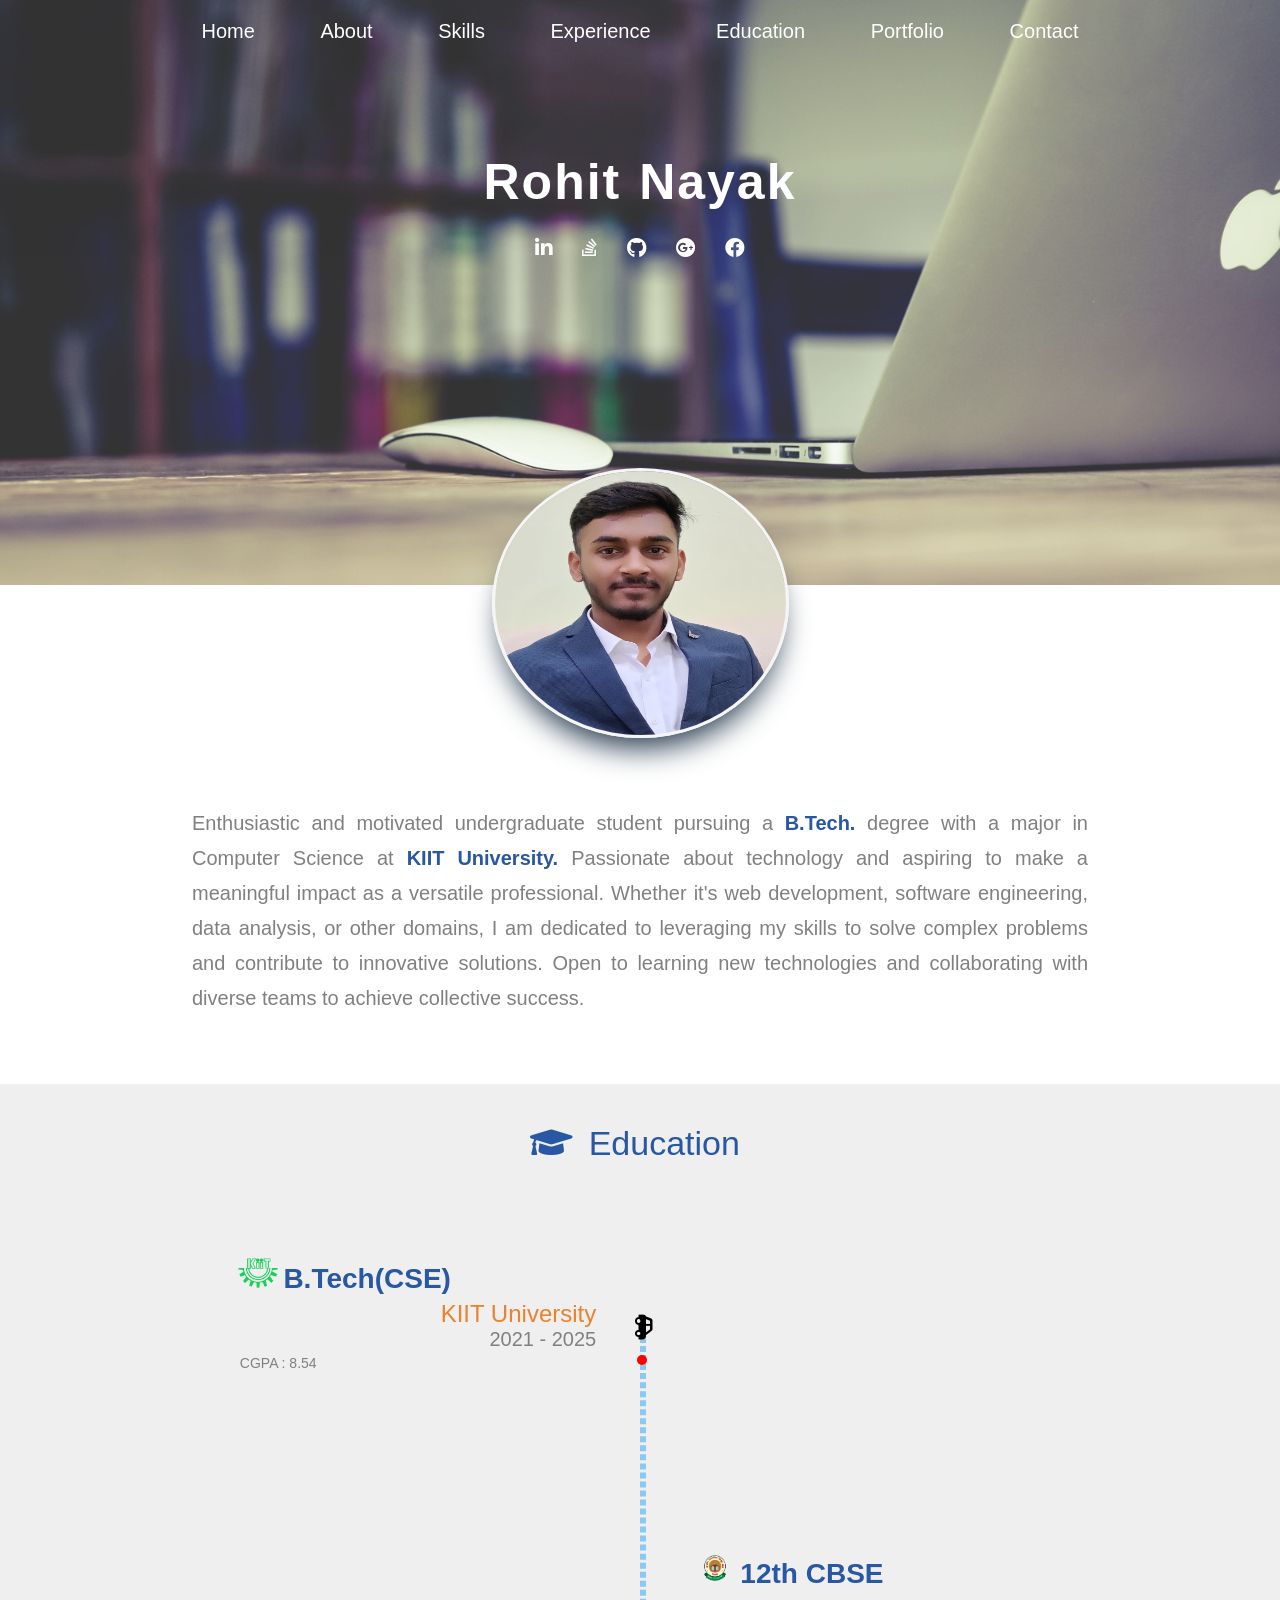
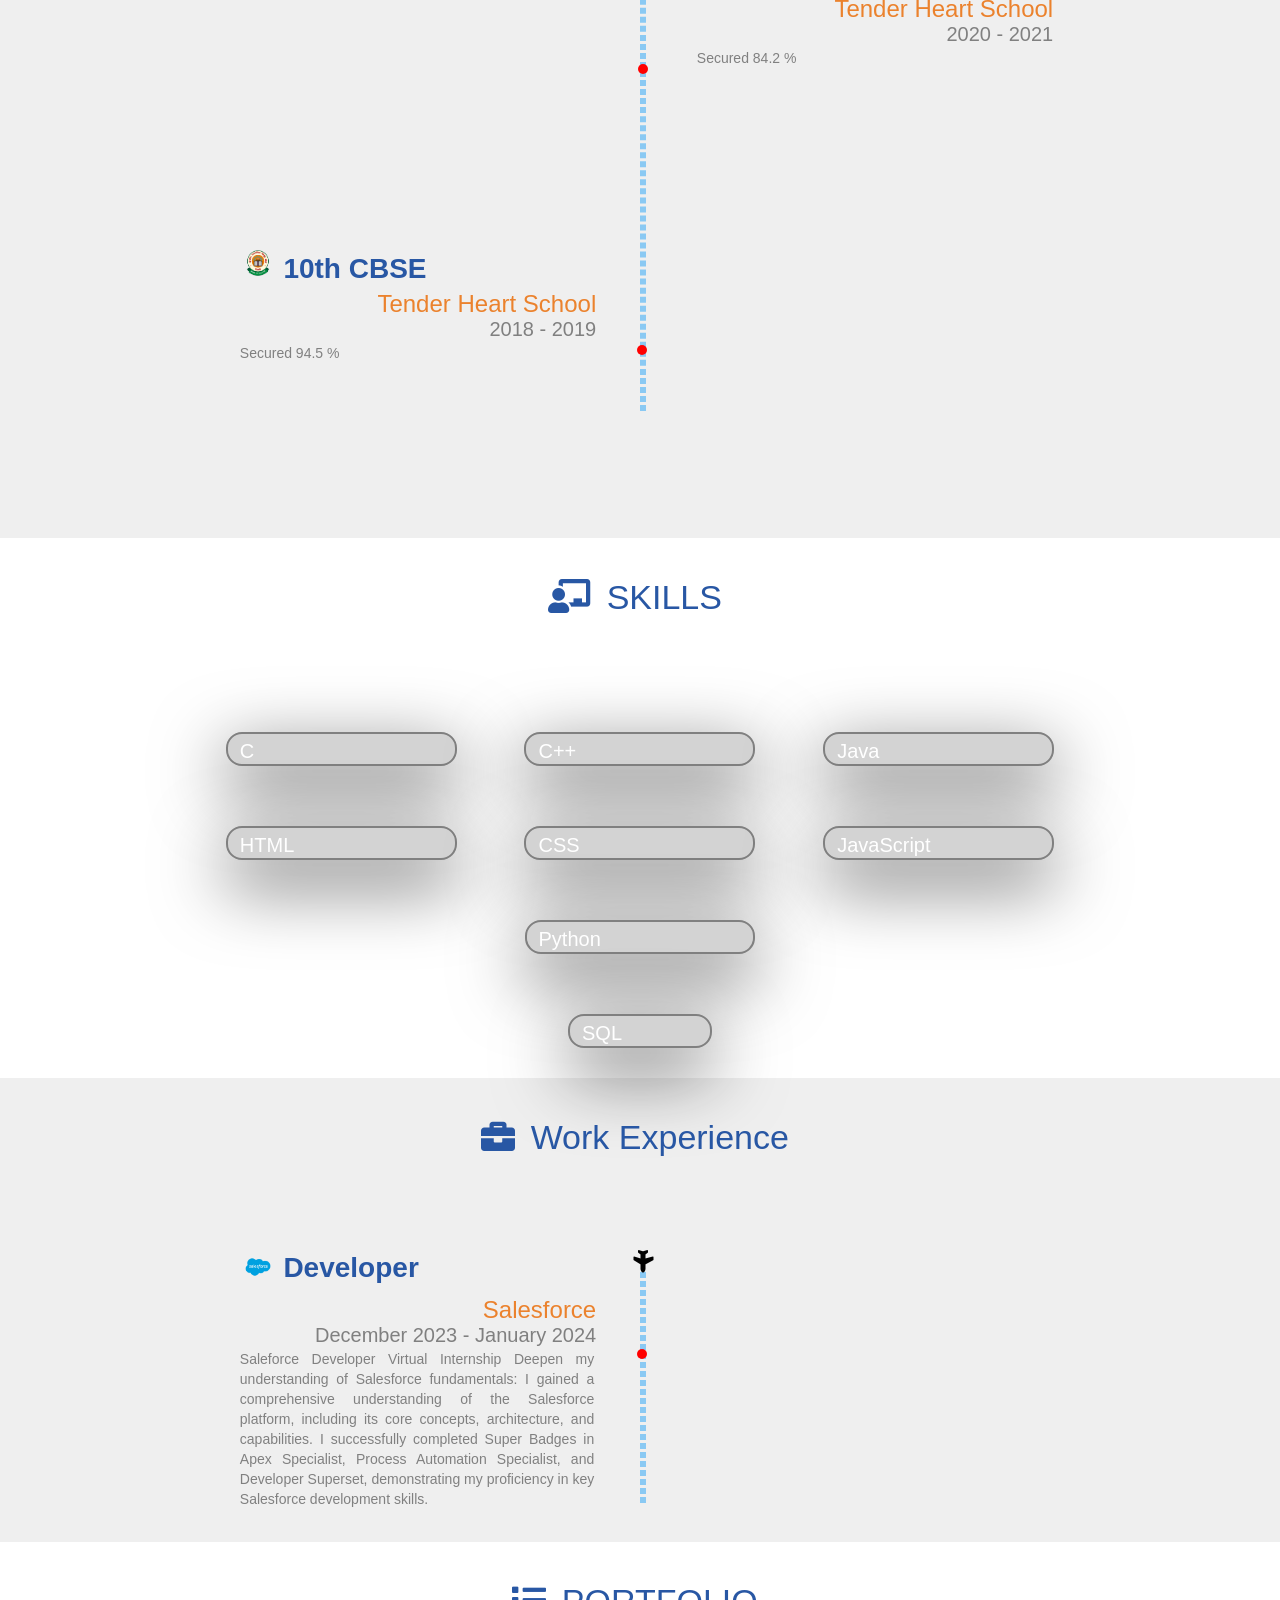
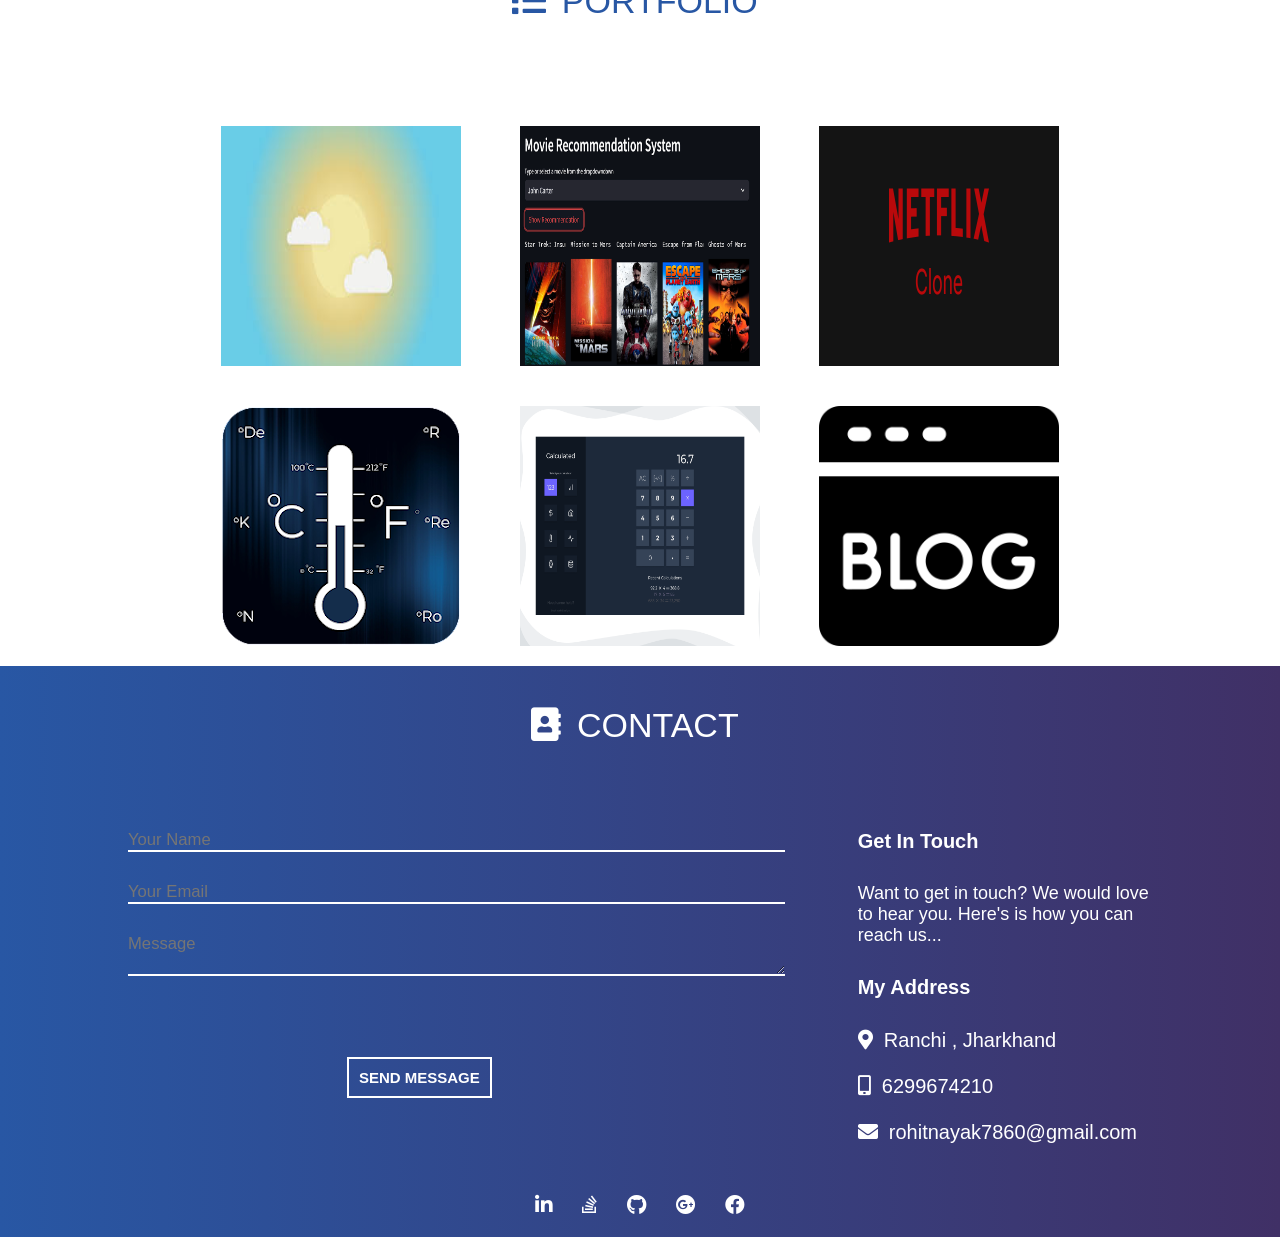
==== commit fbd6e38c: "Update index.html" ====
--- a/index.html
+++ b/index.html
@@ -95,11 +95,7 @@
                     <h4 class="experience-company-name text-align-right"> KIIT University </h4>
                     <h5 class="experience-duration m0 text-align-right"> 2021 - 2025 </h5>
 
-                    <p class="experience-description text-align-justify"> Lorem Ipsum is simply dummy text of the
-                        printing
-                        and typesetting industry. Lorem Ipsum has been the industry's standard dummy text ever since the
-                        1500s, when an unknown printer took a galley of type and scrambled it to make a type specimen
-                        book.
+                    <p class="experience-description text-align-justify"> CGPA : 8.54
                     </p>
                 </div>
                 <div class="timeline-boxes">
@@ -111,11 +107,7 @@
                     <h4 class="experience-company-name text-align-right"> Tender Heart School </h4>
                     <h5 class="experience-duration m0 text-align-right"> 2020 - 2021 </h5>
 
-                    <p class="experience-description text-align-justify"> Lorem Ipsum is simply dummy text of the
-                        printing
-                        and typesetting industry. Lorem Ipsum has been the industry's standard dummy text ever since the
-                        1500s, when an unknown printer took a galley of type and scrambled it to make a type specimen
-                        book.
+                    <p class="experience-description text-align-justify"> Secured 84.2 %
                     </p>
                 </div>
                 <div class="timeline-boxes">
@@ -127,11 +119,7 @@
                     <h4 class="experience-company-name text-align-right"> Tender Heart School </h4>
                     <h5 class="experience-duration m0 text-align-right"> 2018 - 2019 </h5>
 
-                    <p class="experience-description text-align-justify"> Lorem Ipsum is simply dummy text of the
-                        printing
-                        and typesetting industry. Lorem Ipsum has been the industry's standard dummy text ever since the
-                        1500s, when an unknown printer took a galley of type and scrambled it to make a type specimen
-                        book.
+                    <p class="experience-description text-align-justify"> Secured 94.5 %
                     </p>
                 </div>
                 <div class="timeline-divider">
@@ -193,7 +181,7 @@
 
                 </div>
                 <div class="skill-progress">
-                    <div class="sixty-percent mb-blue" data-value="60" data-visited="false">
+                    <div class="sixty-percent mb-blue" data-value="50" data-visited="false">
                         <div class="skill-name">
                             <span> JavaScript </span>
                         </div>
@@ -201,7 +189,7 @@
 
                 </div>
                 <div class="skill-progress">
-                    <div class="sixty-percent mb-blue" data-value="60" data-visited="false">
+                    <div class="sixty-percent mb-blue" data-value="40" data-visited="false">
                         <div class="skill-name">
                             <span> Python </span>
                         </div>
@@ -209,12 +197,12 @@
 
                 </div>
 
-                <div class="skill-progress">
+<!--                 <div class="skill-progress">
                     <div class="fifty-percent mb-blue" data-value="50" data-visited="false">
                         <div class="skill-name">
                             <span> ReactJS </span>
                         </div>
-                    </div>
+                    </div> -->
                 </div>
                 <div class="skill-progress">
                     <div class="sixty-five-percent mb-blue" data-value="65" data-visited="false">
@@ -269,7 +257,7 @@
                 <div class="portfolio-cards" id="card-1">
                     <img src="image/Weather.jpeg" alt="">
                     <div class="overlay">
-                        <div class="text"><a href="https://rohit8289.github.io/Weather-App/"><b>Weather App</b><br> Developed a live dynamic Weather app using ReactJS.</a></div>
+                        <div class="text"><a href="https://rohit8289.github.io/Weather_app_JS/"><b>Weather App</b><br> Developed a live dynamic Weather app.</a></div>
                     </div>
                 </div>
                 <div class="portfolio-cards" id="card-2">
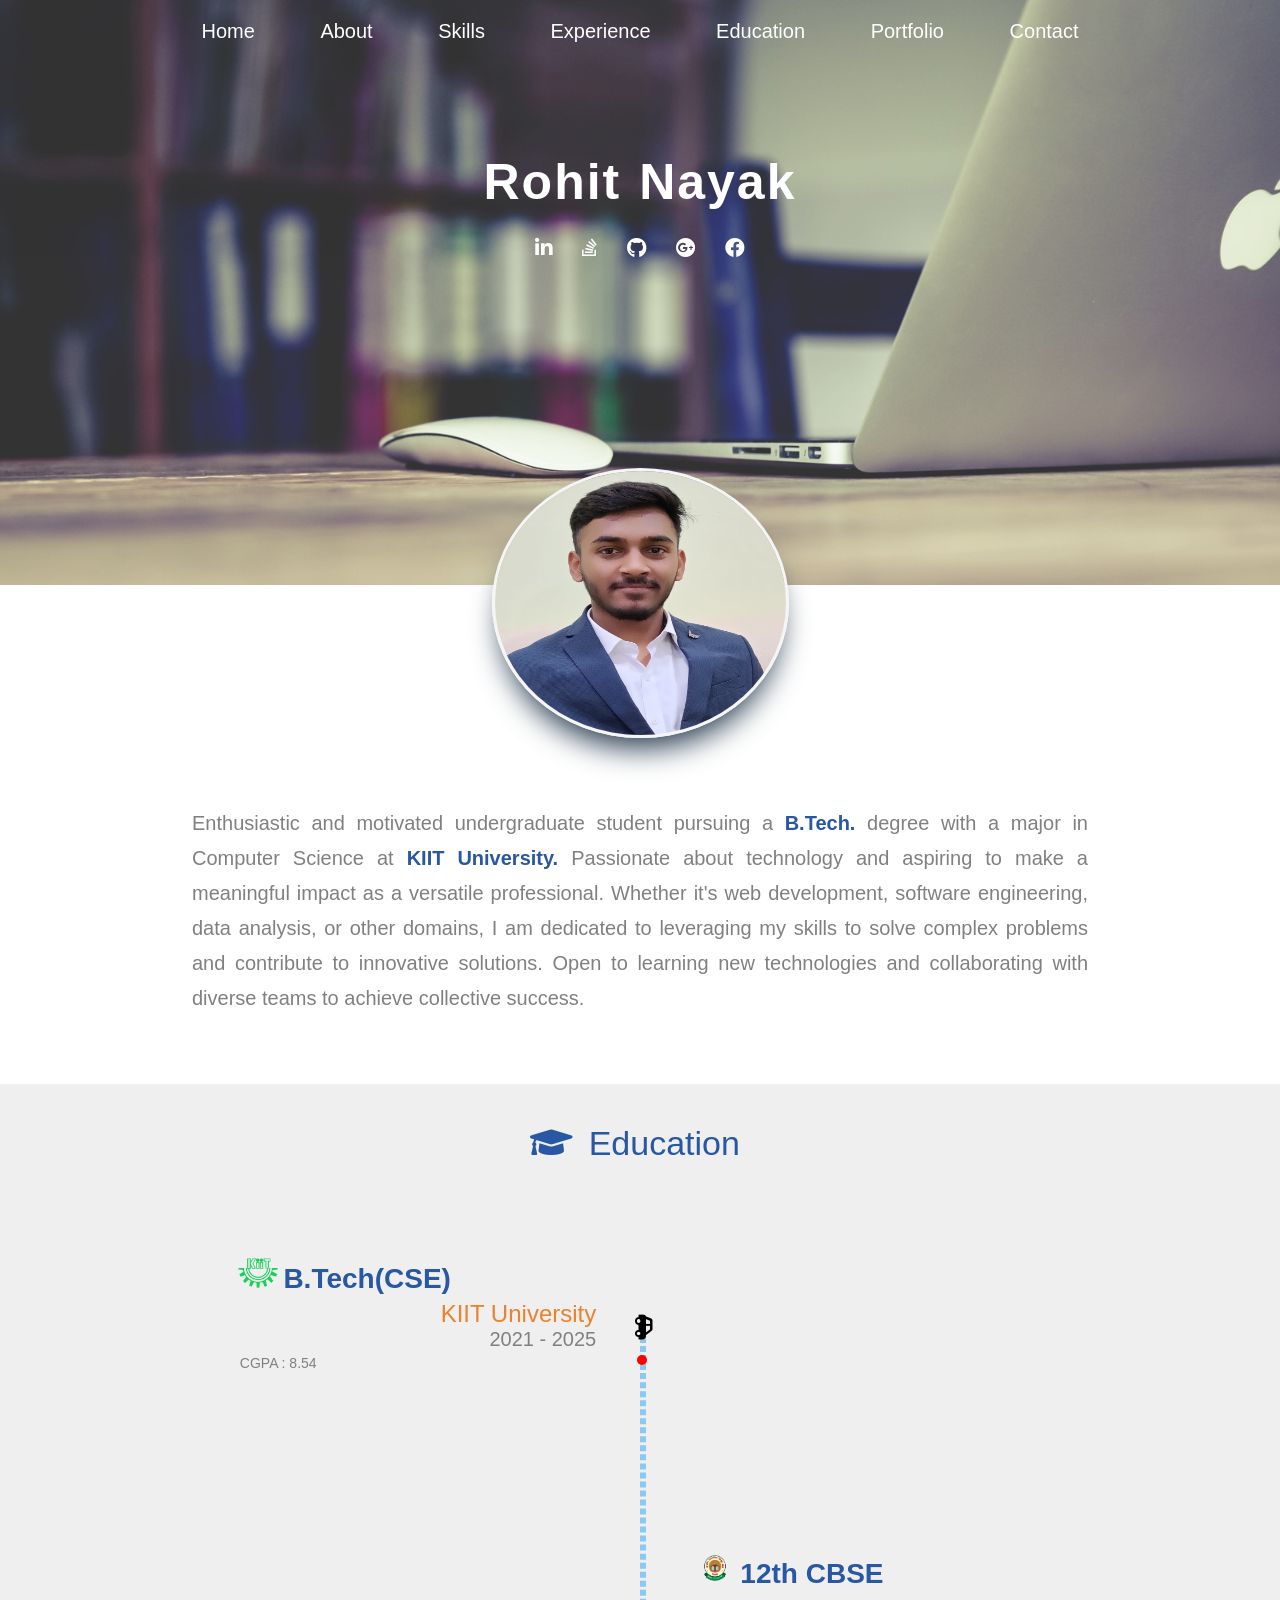
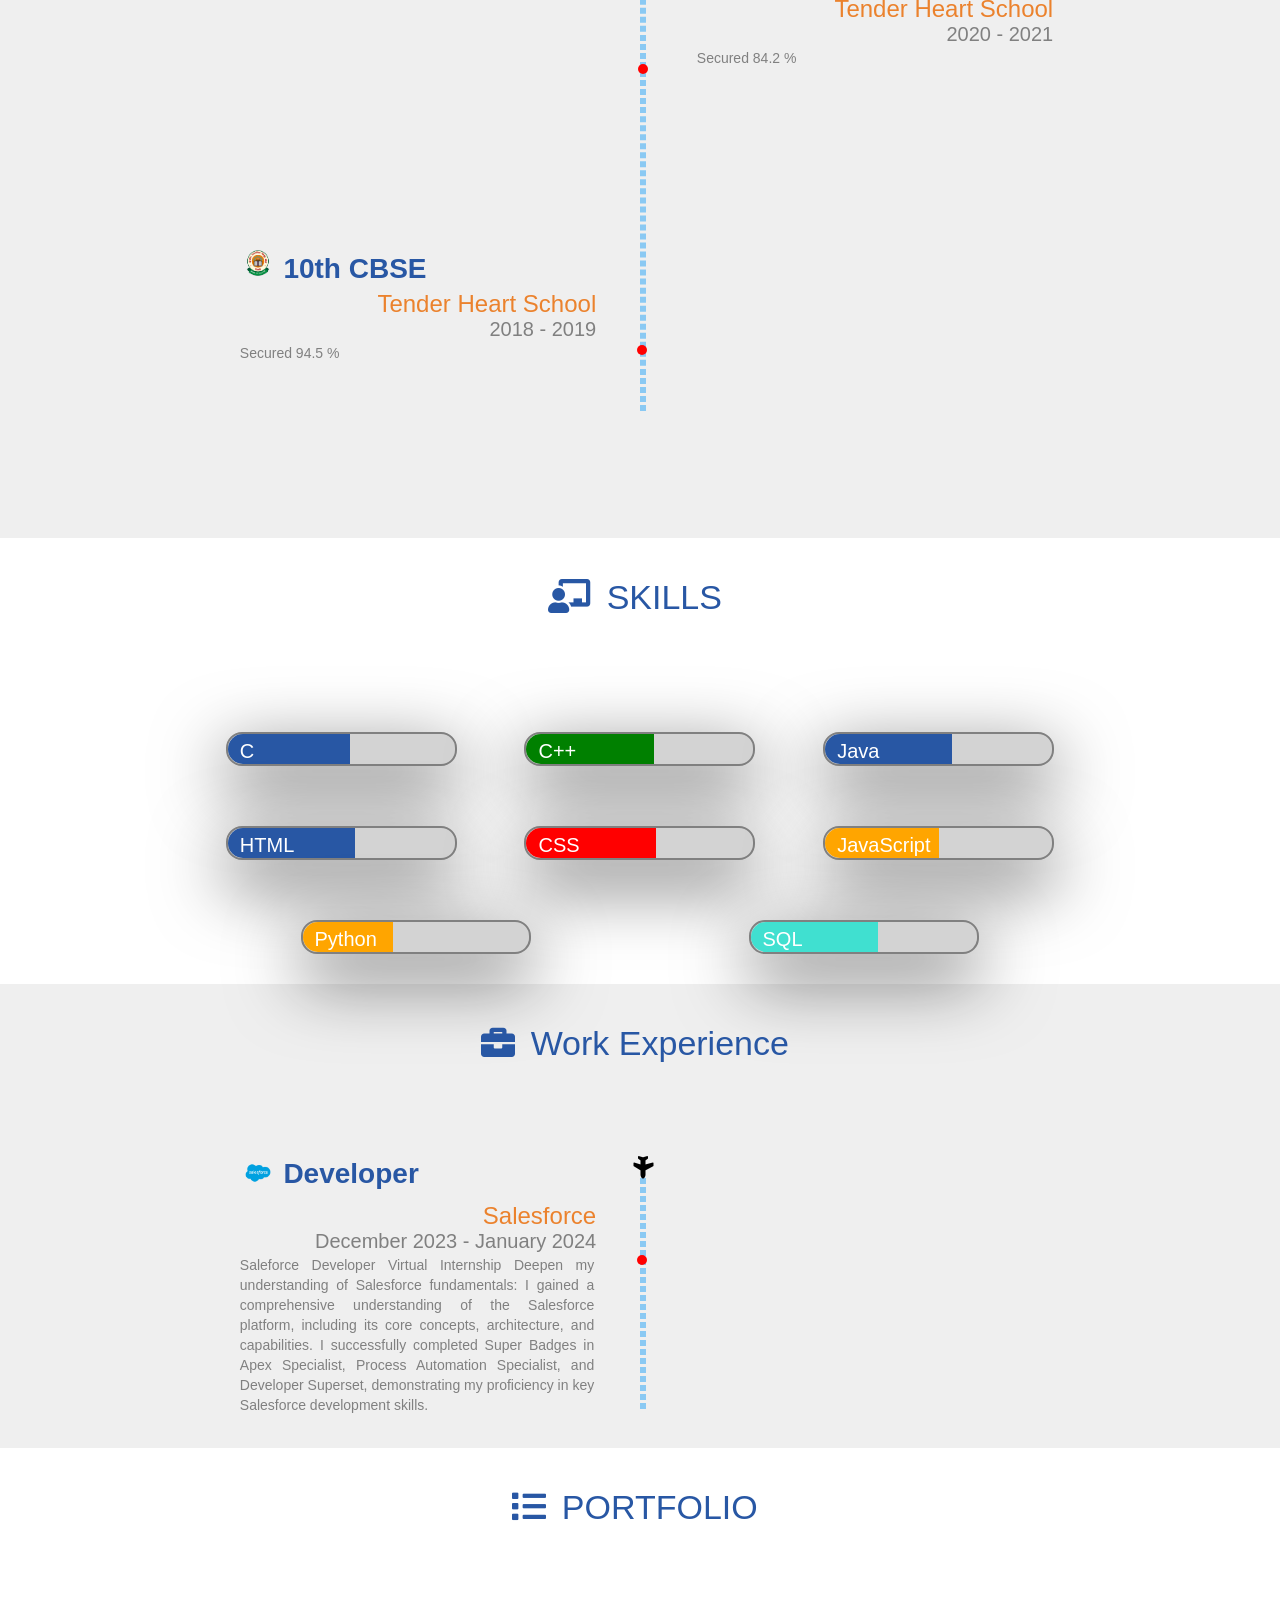
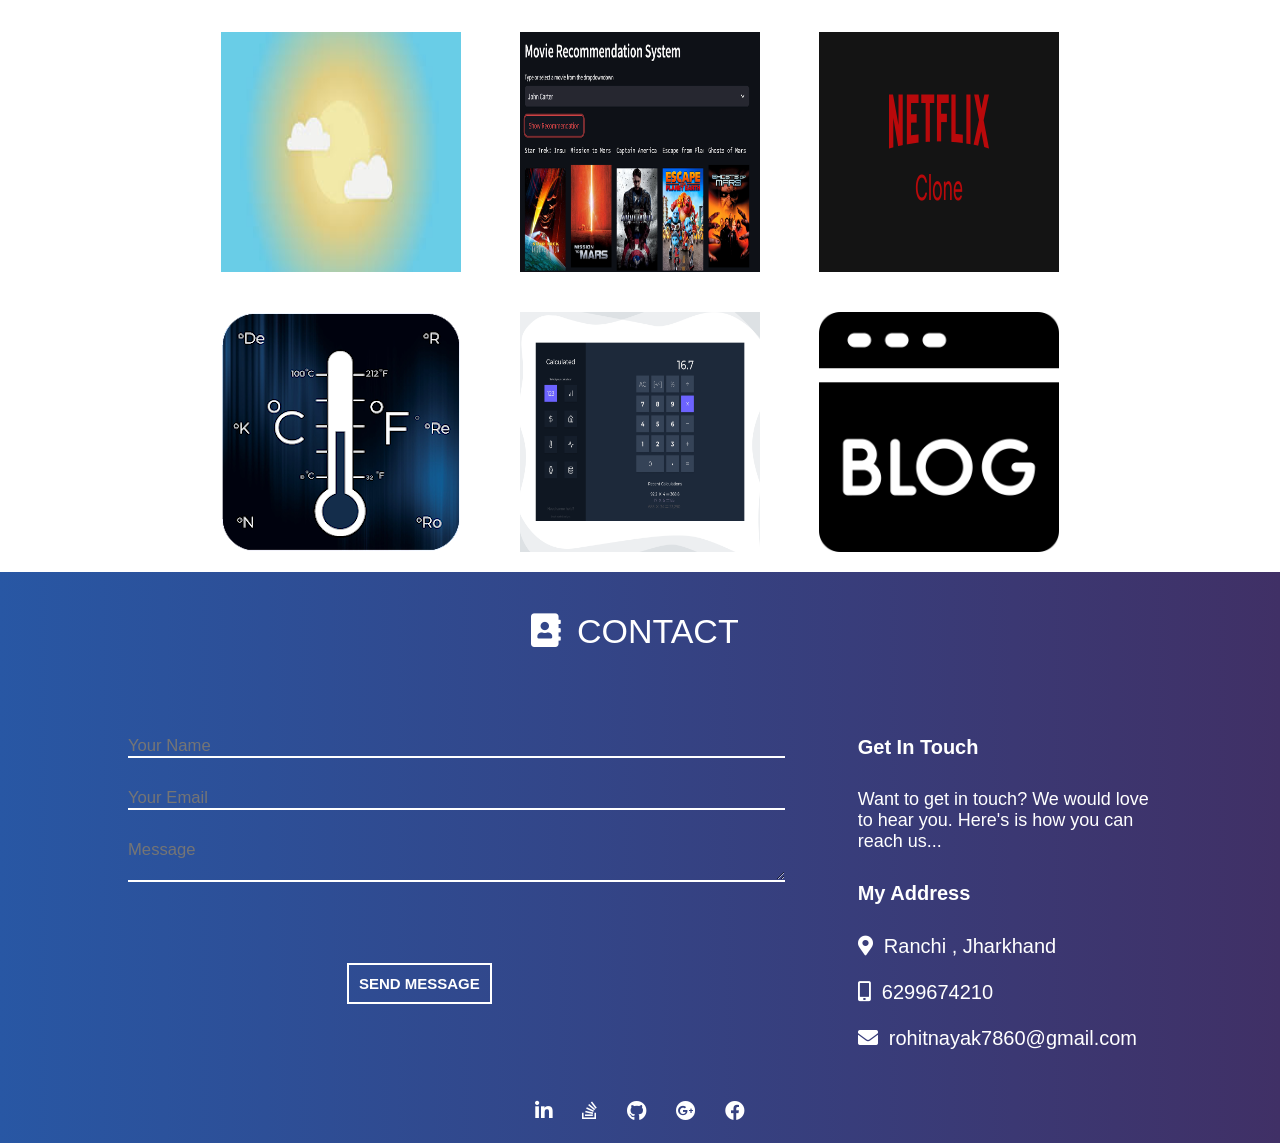
==== commit 8ef01d39: "Update index.html" ====
--- a/index.html
+++ b/index.html
@@ -202,8 +202,8 @@
                         <div class="skill-name">
                             <span> ReactJS </span>
                         </div>
-                    </div> -->
-                </div>
+                    </div> 
+                </div> -->
                 <div class="skill-progress">
                     <div class="sixty-five-percent mb-blue" data-value="65" data-visited="false">
                         <div class="skill-name">
